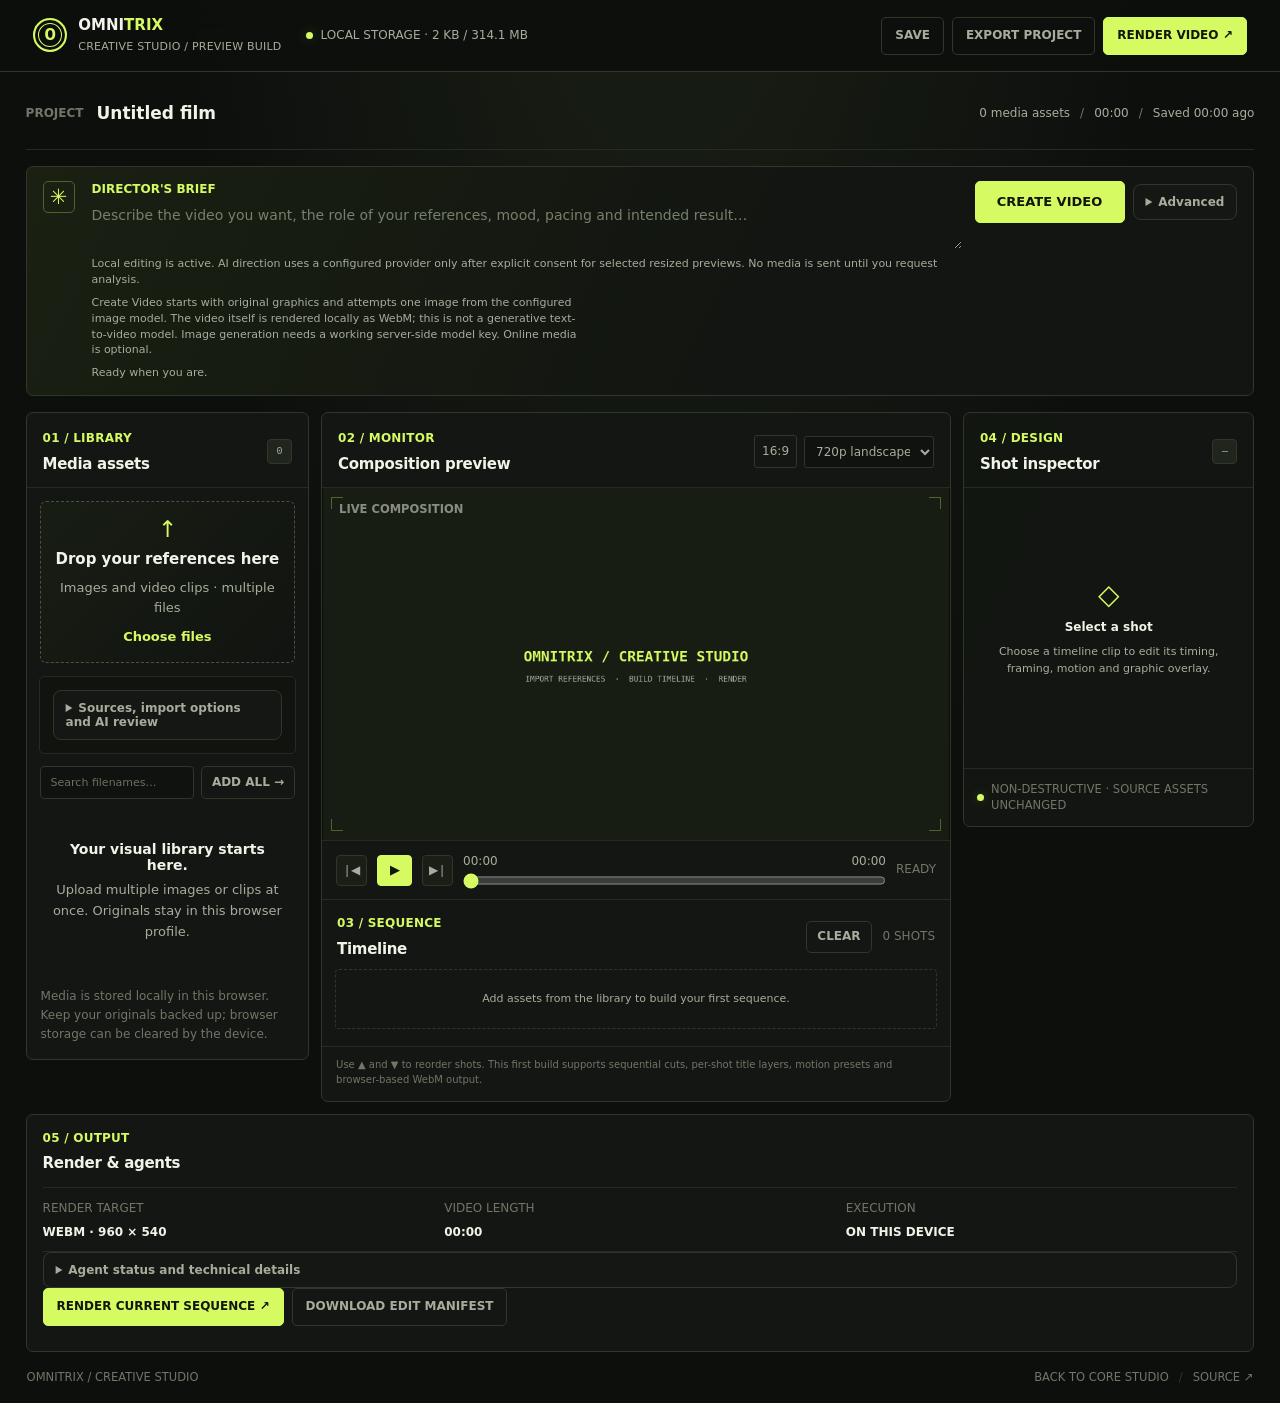
==== webapp/creative-studio.html @ c746d674 "Make original graphics the default creative source" ====
<!doctype html>
<html lang="en">
<head>
  <meta charset="utf-8">
  <meta name="viewport" content="width=device-width, initial-scale=1, viewport-fit=cover">
  <meta name="theme-color" content="#10110f">
  <meta name="description" content="Omnitrix Creative Studio: reference library, timeline, motion graphics and local video rendering.">
  <title>Creative Studio · Omnitrix</title>
  <link rel="icon" type="image/svg+xml" href="./icon.svg">
  <link rel="stylesheet" href="./creative-studio.css">
  <link rel="manifest" href="./manifest.webmanifest">
</head>
<body>
  <header class="studio-header">
    <a class="wordmark" href="./index.html" aria-label="Return to Omnitrix Studio">
      <span class="mark" aria-hidden="true">O</span>
      <span>OMNI<span class="green">TRIX</span><small>CREATIVE STUDIO / PREVIEW BUILD</small></span>
    </a>
    <div class="header-state">
      <span class="status-dot"></span>
      <span id="storage-state" aria-live="polite">LOCAL WORKSPACE</span>
    </div>
    <div class="header-actions">
      <button class="button quiet" id="save-project">SAVE</button>
      <button class="button quiet" id="export-project">EXPORT PROJECT</button>
      <button class="button primary" id="render-video">RENDER VIDEO ↗</button>
    </div>
  </header>

  <main class="studio-shell">
    <section class="project-bar">
      <div class="project-name-wrap">
        <label for="project-name">PROJECT</label>
        <input id="project-name" value="Untitled film" maxlength="100" autocomplete="off">
      </div>
      <div class="project-meta">
        <span id="asset-count">0 media assets</span>
        <span class="meta-sep">/</span>
        <span id="timeline-duration">00:00</span>
        <span class="meta-sep">/</span>
        <span id="autosave-state">Not saved yet</span>
      </div>
    </section>

    <section class="ai-brief">
      <div class="brief-mark">✳</div>
      <div class="brief-copy">
        <label for="creative-brief">DIRECTOR'S BRIEF</label>
        <textarea id="creative-brief" rows="2" maxlength="4000" placeholder="Describe the video you want, the role of your references, mood, pacing and intended result…"></textarea>
        <p id="agent-state">Describe the result. Omnitrix will research available media, assemble a draft and render it. Advanced controls stay out of the way. Post-render visual criticism is not yet available on the native path.</p>
        <p class="ai-use-note">Create Video starts with original graphics and attempts one image from the configured image model. The video itself is rendered locally as WebM; this is not a generative text-to-video model. Image generation needs a working server-side model key. Online media is optional.</p>
        <p id="online-asset-status" class="online-asset-status" role="status" aria-live="polite">Ready when you are.</p>
      </div>
      <div class="brief-actions">
        <button class="button primary create-video-button" id="build-from-brief" type="button">CREATE VIDEO</button>
        <details class="advanced-brief-controls">
          <summary>Advanced</summary>
          <button class="button quiet" id="save-brief" type="button">SAVE BRIEF</button>
          <button class="button quiet" id="open-ai-director" type="button">AI DIRECTION</button>
        </details>
      </div>
    </section>

    <section class="panel ai-director-panel" id="ai-director-panel" hidden aria-labelledby="ai-director-heading">
      <div class="panel-heading">
        <div><span class="eyebrow">CONSENT-GATED MODEL CALL</span><h2 id="ai-director-heading">Director + graphics engineer</h2></div>
        <button class="button quiet small" id="close-ai-director" type="button">CLOSE</button>
      </div>
      <p class="ai-director-explainer">Choose 1–6 shots already on your timeline. Only their resized JPEG thumbnails and limited clip metadata will be sent after you check consent and press Analyze. Original files and unselected library items stay local. The graphics engineer can propose editable text, rectangles, circles and restrained entry motion; the validator rejects unsupported operations. A video clip is represented by one thumbnail in this lightweight stage.</p>
      <p id="ai-provider-label" class="ai-provider-label" aria-live="polite">Checking configured visual-analysis route…</p>
      <div id="ai-selection-list" class="ai-selection-list">
        <p class="ai-muted">Open AI direction to load the current timeline.</p>
      </div>
      <p id="ai-selection-count" class="ai-muted">0 of up to 6 shots selected</p>
      <label class="ai-consent-row" for="ai-consent">
        <input id="ai-consent" type="checkbox">
        <span>I approve sending the selected resized previews to the configured provider for this analysis. Provider quotas or charges may apply. Nothing will be edited automatically.</span>
      </label>
      <div class="ai-action-row">
        <button class="button primary" id="ai-analyze" type="button" disabled>ANALYZE SELECTED PREVIEWS</button>
        <button class="button quiet" id="ai-cancel-plan" type="button">CLEAR PROPOSAL</button>
      </div>
      <p id="ai-status" class="ai-status" role="status" aria-live="polite"></p>
      <section id="ai-plan-preview" class="ai-plan-preview" hidden aria-labelledby="ai-plan-heading">
        <div class="ai-plan-heading"><h3 id="ai-plan-heading">Proposed edit plan</h3><span id="ai-plan-identity"></span></div>
        <p id="ai-plan-summary" class="ai-plan-summary"></p>
        <h4>Visual observations</h4>
        <ul id="ai-plan-observations" class="ai-plan-list"></ul>
        <h4>Proposed operations</h4>
        <ol id="ai-plan-operations" class="ai-plan-list"></ol>
        <p class="ai-plan-boundary">Review before applying. This build supports sequential cuts, shot duration, fit/crop, simple motion presets, title styling and validated native graphic layers. It still does not implement true transitions, independent audio tracks, masks or generated-image creation.</p>
        <button class="button primary" id="ai-apply-plan" type="button" disabled>APPLY REVIEWED PLAN</button>
      </section>
    </section>

    <section class="studio-grid">
      <aside class="panel asset-panel">
        <div class="panel-heading">
          <div><span class="eyebrow">01 / LIBRARY</span><h2>Media assets</h2></div>
          <span class="tiny-count" id="library-count">0</span>
        </div>
        <label class="dropzone" id="dropzone" for="media-input">
          <span class="upload-glyph">↑</span>
          <strong>Drop your references here</strong>
          <span>Images and video clips · multiple files</span>
          <span class="dropzone-cta">Choose files</span>
        </label>
        <input id="media-input" type="file" accept="image/*,video/*" multiple hidden>
        <div class="upload-progress" id="upload-progress" hidden>
          <div class="progress-track"><span id="upload-progress-bar"></span></div>
          <small id="upload-progress-text">Importing assets…</small>
        </div>
        <section class="online-assets" aria-labelledby="online-assets-heading">
          <details class="advanced-source-controls">
            <summary>Sources, import options and AI review</summary>
            <div class="online-assets-heading">
              <div><span class="eyebrow">RESEARCH</span><h3 id="online-assets-heading">Source controls</h3></div>
              <span class="tiny-count">ADVANCED</span>
            </div>
            <div class="online-search-controls">
            <input id="online-asset-query" type="search" maxlength="180" placeholder="Search scenes, objects, science…" aria-label="Search online visual assets">
            <select id="online-asset-provider" aria-label="Creation/source mode">
              <option value="original" selected>Original graphics + AI image generation (default)</option>
              <option value="commons">Wikimedia Commons · open licence metadata</option>
              <option value="google">Google Images · search and import for private drafts</option>
              <option value="pexels">Pexels · needs server API key</option>
              <option value="pinterest">Pinterest · reference search (manual import)</option>
            </select>
            <select id="online-asset-kind" aria-label="Asset type">
              <option value="any">Images + clips</option><option value="image">Images</option><option value="video">Video clips</option>
            </select>
            <button class="button primary small" id="search-online-assets" type="button">SEARCH WEB</button>
          </div>
          <div class="online-asset-actions">
            <button class="button quiet small" id="pinterest-reference" type="button">PINTEREST REFERENCES ↗</button>
            <a class="button quiet small" id="google-images-reference" href="https://www.google.com/imghp" target="_blank" rel="noopener noreferrer">GOOGLE IMAGES ↗</a>
          </div>
          <div class="online-search-controls direct-image-import">
            <input id="direct-image-url" type="url" maxlength="3000" placeholder="Paste a direct image address (https://…jpg/png/webp)" aria-label="Direct image URL">
            <button class="button primary small" id="import-direct-image" type="button">IMPORT IMAGE URL</button>
          </div>
          <label class="auto-creative-consent" for="auto-creative-consent">
            <input id="auto-creative-consent" type="checkbox">
            <span><strong>Optional: let the Director + graphics engineer finish and check this draft.</strong> For this run only, I authorise sending up to four resized source-preview thumbnails and, after export, up to four small frames from the actual rendered WebM to the configured visual model. Original media files are not uploaded. The model may propose validated edits, and Omnitrix may apply one bounded correction pass and re-render once. This is the same model role, not an independent second opinion. Provider quotas or charges may apply; I will inspect the final file before publishing.</span>
          </label>
          <p class="online-asset-note">Google Images uses the configured Google Custom Search API. Selected images may be imported into a private draft if the source host permits it; rights are not verified, so check the original page before sharing or publishing. Pinterest remains a reference source in this build; save a chosen Pin image to Gallery and upload it above.</p>
          <div class="online-asset-results" id="online-asset-results"></div>
          </details>
        </section>
        <div class="library-controls">
          <input id="asset-search" type="search" placeholder="Search filenames…" aria-label="Search media assets">
          <button class="button quiet small" id="add-all-assets">ADD ALL →</button>
        </div>
        <div class="asset-grid" id="asset-grid">
          <div class="empty-state"><strong>Your visual library starts here.</strong><span>Upload multiple images or clips at once. Originals stay in this browser profile.</span></div>
        </div>
        <p class="panel-foot">Media is stored locally in this browser. Keep your originals backed up; browser storage can be cleared by the device.</p>
      </aside>

      <section class="panel preview-panel">
        <div class="panel-heading preview-heading">
          <div><span class="eyebrow">02 / MONITOR</span><h2>Composition preview</h2></div>
          <div class="preview-tools"><span class="resolution-tag">16:9</span><select id="preview-scale" aria-label="Export resolution"><option value="960x540">540p landscape</option><option value="1280x720" selected>720p landscape</option><option value="540x960">540p portrait</option><option value="720x1280">720p portrait</option><option value="540x540">540p square</option><option value="720x720">720p square</option></select></div>
        </div>
        <div class="canvas-wrap">
          <canvas id="preview-canvas" width="960" height="540" aria-label="Video composition preview"></canvas>
          <video id="source-video" playsinline preload="metadata" muted></video>
          <div class="canvas-corner tl"></div><div class="canvas-corner tr"></div>
          <div class="canvas-corner bl"></div><div class="canvas-corner br"></div>
          <span class="preview-overlay-label">LIVE COMPOSITION</span>
        </div>
        <div class="transport">
          <button class="transport-button" id="previous-frame" title="Previous clip" aria-label="Previous clip">|◀</button>
          <button class="play-button" id="toggle-play" aria-label="Play preview">▶</button>
          <button class="transport-button" id="next-frame" title="Next clip" aria-label="Next clip">▶|</button>
          <div class="scrub-wrap">
            <div class="scrub-labels"><span id="playhead-current">00:00</span><span id="playhead-total">00:00</span></div>
            <input id="playhead" type="range" min="0" max="1" value="0" step="0.01" aria-label="Timeline playhead">
          </div>
          <span class="render-state" id="preview-state">READY</span>
        </div>
        <div class="timeline-header">
          <div><span class="eyebrow">03 / SEQUENCE</span><h2>Timeline</h2></div>
          <div class="timeline-actions"><button class="button quiet small" id="clear-timeline">CLEAR</button><span id="timeline-count">0 SHOTS</span></div>
        </div>
        <div class="timeline-list" id="timeline-list">
          <div class="timeline-empty">Add assets from the library to build your first sequence.</div>
        </div>
        <div class="timeline-note">Use ▲ and ▼ to reorder shots. This first build supports sequential cuts, per-shot title layers, motion presets and browser-based WebM output.</div>
      </section>

      <aside class="panel inspector-panel">
        <div class="panel-heading">
          <div><span class="eyebrow">04 / DESIGN</span><h2>Shot inspector</h2></div>
          <span id="selected-shot-label" class="tiny-count">—</span>
        </div>
        <div id="inspector-empty" class="empty-inspector">
          <span class="inspector-glyph">◇</span>
          <strong>Select a shot</strong>
          <span>Choose a timeline clip to edit its timing, framing, motion and graphic overlay.</span>
        </div>
        <form id="inspector-form" class="inspector-form" hidden>
          <div class="field-group">
            <label for="shot-name">SHOT LABEL</label>
            <input id="shot-name" maxlength="120">
          </div>
          <div class="field-row">
            <div class="field-group"><label for="shot-start">SOURCE IN (s)</label><input id="shot-start" type="number" min="0" step="0.1"></div>
            <div class="field-group"><label for="shot-duration">DURATION (s)</label><input id="shot-duration" type="number" min="0.5" max="600" step="0.1"></div>
          </div>
          <div class="field-group">
            <label for="shot-fit">IMAGE FIT</label>
            <select id="shot-fit"><option value="cover">Fill frame / crop</option><option value="contain">Fit whole image</option></select>
          </div>
          <div class="field-group">
            <label for="shot-motion">MOTION PRESET</label>
            <select id="shot-motion">
              <option value="none">Static / no movement</option>
              <option value="slow-zoom">Slow cinematic push-in</option>
              <option value="zoom-out">Slow pull-back</option>
              <option value="pan-left">Pan left</option>
              <option value="pan-right">Pan right</option>
            </select>
          </div>
          <div class="inspector-divider"></div>
          <div class="field-group">
            <label for="shot-title">TITLE / GRAPHIC TEXT</label>
            <textarea id="shot-title" rows="2" maxlength="240" placeholder="Optional title overlay"></textarea>
          </div>
          <div class="field-group">
            <label for="shot-subtitle">SUBTITLE</label>
            <textarea id="shot-subtitle" rows="2" maxlength="300" placeholder="Optional supporting line"></textarea>
          </div>
          <div class="field-row">
            <div class="field-group"><label for="shot-position">PLACEMENT</label><select id="shot-position"><option value="bottom">Lower third</option><option value="center">Centre</option><option value="top">Upper third</option></select></div>
            <div class="field-group"><label for="shot-colour">ACCENT</label><input id="shot-colour" type="color" value="#d6fa62"></div>
          </div>
          <div class="field-group">
            <div class="range-label"><label for="shot-font-size">TITLE SIZE</label><output id="shot-font-value">44 px</output></div>
            <input id="shot-font-size" type="range" min="22" max="88" value="44">
          </div>
          <div class="field-group">
            <label for="shot-font">TYPE STYLE</label>
            <select id="shot-font"><option value="sans">Modern sans</option><option value="serif">Editorial serif</option><option value="mono">Technical mono</option></select>
          </div>
          <div class="layer-editor">
            <div class="layer-editor-heading"><div><span class="eyebrow">VECTOR / TYPE</span><strong>Graphic layers</strong></div><span class="tiny-count" id="graphic-layer-count">0</span></div>
            <div class="layer-add-row">
              <button type="button" class="button quiet small" id="add-text-layer">+ TEXT</button>
              <button type="button" class="button quiet small" id="add-rect-layer">+ RECT</button>
              <button type="button" class="button quiet small" id="add-circle-layer">+ CIRCLE</button>
              <button type="button" class="button quiet small" id="add-line-layer">+ LINE</button>
              <button type="button" class="button quiet small" id="add-arrow-layer">+ ARROW</button>
            </div>
            <div class="graphic-layer-list" id="graphic-layer-list"><div class="layer-empty">No extra layers yet.</div></div>
            <div id="graphic-layer-controls" class="graphic-layer-controls" hidden>
              <div class="field-group"><label for="graphic-layer-name">LAYER NAME</label><input id="graphic-layer-name" maxlength="100"></div>
              <div class="field-group" id="graphic-text-wrap"><label for="graphic-layer-text">TEXT CONTENT</label><textarea id="graphic-layer-text" rows="2" maxlength="300" placeholder="Enter graphic text"></textarea></div>
              <div class="field-row">
                <div class="field-group"><label for="graphic-layer-x">X POSITION (%)</label><input id="graphic-layer-x" type="number" min="0" max="100" step="1"></div>
                <div class="field-group"><label for="graphic-layer-y">Y POSITION (%)</label><input id="graphic-layer-y" type="number" min="0" max="100" step="1"></div>
              </div>
              <div class="field-row">
                <div class="field-group"><label for="graphic-layer-width">WIDTH (%)</label><input id="graphic-layer-width" type="number" min="1" max="100" step="1"></div>
                <div class="field-group"><label for="graphic-layer-height">HEIGHT (%)</label><input id="graphic-layer-height" type="number" min="1" max="100" step="1"></div>
              </div>
              <div class="field-row">
                <div class="field-group"><label for="graphic-layer-colour">FILL</label><input id="graphic-layer-colour" type="color" value="#d6fa62"></div>
                <div class="field-group"><label for="graphic-layer-opacity">OPACITY</label><input id="graphic-layer-opacity" type="number" min="0" max="1" step="0.05"></div>
              </div>
              <div class="field-group" id="graphic-font-size-wrap"><label for="graphic-layer-font-size">TEXT SIZE (PX)</label><input id="graphic-layer-font-size" type="number" min="10" max="180" step="1"></div>
              <div class="field-group" id="graphic-font-wrap"><label for="graphic-layer-font">FONT</label><select id="graphic-layer-font"><option value="sans">Modern sans</option><option value="serif">Editorial serif</option><option value="mono">Technical mono</option></select></div>
              <div class="field-group"><label for="graphic-layer-animation">ENTRANCE ANIMATION</label><select id="graphic-layer-animation"><option value="none">None</option><option value="fade-in">Fade in</option><option value="slide-up">Slide up + fade</option><option value="slide-left">Slide from right</option><option value="scale-in">Scale in</option></select></div>
              <button type="button" class="button quiet small full-width" id="delete-graphic-layer">DELETE SELECTED LAYER</button>
            </div>
          </div>
          <button type="button" class="button quiet full-width" id="reset-shot">RESET SHOT DESIGN</button>
        </form>
        <div class="inspector-footer"><span class="status-dot"></span><span>NON-DESTRUCTIVE · SOURCE ASSETS UNCHANGED</span></div>
      </aside>

      <section class="panel export-panel">
        <div><span class="eyebrow">05 / OUTPUT</span><h2>Render &amp; agents</h2></div>
        <div class="export-summary">
          <div><span>RENDER TARGET</span><strong id="export-target">WEBM · 1280 × 720</strong></div>
          <div><span>VIDEO LENGTH</span><strong id="export-length">00:00</strong></div>
          <div><span>EXECUTION</span><strong>ON THIS DEVICE</strong></div>
        </div>
        <details class="agent-diagnostics"><summary>Agent status and technical details</summary>
        <div class="agent-status-grid">
          <div class="agent-status"><span class="agent-indicator live"></span><div><strong>Media librarian</strong><small>Local metadata and thumbnails</small></div><span class="agent-label">ACTIVE</span></div>
          <div class="agent-status"><span class="agent-indicator live"></span><div><strong>Timeline executor</strong><small>Reversible local edit operations</small></div><span class="agent-label">ACTIVE</span></div>
          <div class="agent-status"><span id="visual-analyst-indicator" class="agent-indicator pending"></span><div><strong>Visual analyst</strong><small id="visual-analyst-detail">Selected preview analysis; requires a configured provider</small></div><span id="visual-analyst-status" class="agent-label pending-text">CHECKING</span></div>
          <div class="agent-status"><span id="director-indicator" class="agent-indicator pending"></span><div><strong>Director / critic</strong><small id="director-detail">Creates a schema-checked proposal; not a post-render critic</small></div><span id="director-status" class="agent-label pending-text">NOT CONNECTED</span></div>
        </div>
        <p class="export-note">This browser renderer is the local first-export path. Dedicated audio tracks, advanced masking, generative object changes and cloud rendering are later phases. AI review needs a configured provider and explicit consent for each run; provider quota or charges may apply.</p>
        </details>
        <div class="export-actions">
          <button class="button primary" id="render-video-bottom">RENDER CURRENT SEQUENCE ↗</button>
          <button class="button quiet" id="download-manifest">DOWNLOAD EDIT MANIFEST</button>
        </div>
        <p id="render-message" class="render-message" aria-live="polite"></p>
      </section>
    </section>

    <footer class="studio-footer">
      <span>OMNITRIX / CREATIVE STUDIO</span>
      <span><a href="./index.html">BACK TO CORE STUDIO</a><span class="footer-sep">/</span><a href="https://github.com/som76377-alt/omnimatrix" target="_blank" rel="noreferrer">SOURCE ↗</a></span>
    </footer>
  </main>
  <div class="toast" id="toast" role="status" aria-live="polite"></div>
  <script src="./creative-studio.js" defer></script>
</body>
</html>
---- webapp/creative-studio.css ----
:root {
  color-scheme: dark;
  --bg:#0d0f0d; --surface:#141713; --surface-2:#1a1e18; --surface-3:#20251d;
  --line:#30372a; --line-soft:#252b22; --text:#f1f3e8; --muted:#a7ad9c; --dim:#6f7768;
  --green:#d6fa62; --green-ink:#12170b; --amber:#f0c477; --red:#ff837a;
  --mono:ui-monospace,SFMono-Regular,Menlo,Consolas,monospace; --sans:system-ui,-apple-system,BlinkMacSystemFont,"Segoe UI",sans-serif;
  font-family:var(--sans); background:var(--bg); color:var(--text);
}
*{box-sizing:border-box}
body{margin:0;min-height:100vh;background:radial-gradient(ellipse at 52% -20%,#1b2116 0%,var(--bg) 53%);font-size:14px}
button,input,textarea,select{font:inherit}
button,a,select,input[type=range],input[type=color]{touch-action:manipulation}
button{cursor:pointer}
a{color:inherit;text-decoration:none}
button:focus-visible,a:focus-visible,input:focus-visible,textarea:focus-visible,select:focus-visible{outline:2px solid var(--green);outline-offset:2px}
.studio-header{position:sticky;top:0;z-index:10;display:flex;align-items:center;gap:24px;min-height:72px;padding:12px clamp(14px,2.6vw,36px);background:rgba(13,15,13,.94);border-bottom:1px solid var(--line);backdrop-filter:blur(16px)}
.wordmark{display:flex;align-items:center;gap:11px;min-width:210px;font-size:15px;font-weight:850;letter-spacing:.12em}
.wordmark>span:last-child{display:block;line-height:1.2}
.wordmark small{display:block;margin-top:5px;font:9px var(--mono);letter-spacing:.12em;color:var(--muted)}
.green{color:var(--green)}
.mark{width:34px;height:34px;display:grid;place-items:center;border:2px solid var(--green);border-radius:50%;color:var(--green);font:700 19px var(--mono);box-shadow:inset 0 0 0 3px var(--bg),inset 0 0 0 4px var(--green)}
.header-state{display:flex;align-items:center;gap:8px;margin-right:auto;color:var(--muted);font:10px var(--mono);letter-spacing:.08em;white-space:nowrap}
.status-dot{width:7px;height:7px;border-radius:50%;background:var(--green);box-shadow:0 0 12px #d6fa6240;display:inline-block;flex-shrink:0}
.header-actions{display:flex;gap:8px;align-items:center}
.button{min-height:38px;display:inline-flex;align-items:center;justify-content:center;padding:0 13px;border:1px solid var(--line);border-radius:5px;background:var(--surface-2);color:var(--text);font:600 10px var(--mono);letter-spacing:.06em;white-space:nowrap}
.button:hover{border-color:#647044;background:var(--surface-3)}
.button.primary{background:var(--green);color:var(--green-ink);border-color:var(--green);font-weight:800}
.button.primary:hover{background:#e4ff93}
.button.quiet{background:transparent;color:var(--muted)}
.button.small{min-height:32px;padding:0 10px;font-size:9px}
.button.full-width{width:100%;margin-top:12px}
.studio-shell{max-width:1920px;margin:auto;padding:20px clamp(12px,2vw,30px) 16px}
.project-bar{display:flex;justify-content:space-between;align-items:center;gap:20px;padding:3px 0 17px;border-bottom:1px solid var(--line-soft);margin-bottom:16px}
.project-name-wrap{display:flex;align-items:center;gap:13px;min-width:0}
.project-name-wrap label,.field-group label,.brief-copy label{font:10px var(--mono);letter-spacing:.1em;color:var(--dim)}
#project-name{max-width:360px;min-width:0;width:clamp(150px,30vw,360px);padding:8px 0;border:0;border-bottom:1px solid transparent;background:transparent;color:var(--text);font:700 17px var(--sans)}
#project-name:focus{border-bottom-color:var(--green);outline:none}
.project-meta{display:flex;align-items:center;gap:10px;font:10px var(--mono);color:var(--muted);white-space:nowrap}
.meta-sep{color:var(--dim)}
.ai-brief{display:grid;grid-template-columns:36px minmax(0,1fr) auto;align-items:start;gap:13px;padding:14px 16px;margin-bottom:16px;border:1px solid var(--line);border-radius:7px;background:linear-gradient(115deg,#1a2012,#121511 60%);min-width:0}
.brief-mark{display:grid;place-items:center;width:32px;height:32px;border:1px solid #51612e;border-radius:5px;color:var(--green);font-size:21px}
.brief-copy{min-width:0;display:grid;gap:7px}
.brief-copy label{color:var(--green)}
#creative-brief{width:100%;resize:vertical;min-height:42px;border:0;background:transparent;color:var(--text);line-height:1.55;padding:0;outline:none}
#creative-brief::placeholder{color:#77806c}
.brief-copy p{margin:0;color:var(--muted);font-size:11px;line-height:1.45}
.brief-save{align-self:center}
.studio-grid{display:grid;grid-template-columns:minmax(230px, .83fr) minmax(350px,1.85fr) minmax(230px,.86fr);gap:12px;align-items:start}
.panel{min-width:0;border:1px solid var(--line);border-radius:7px;background:rgba(20,23,19,.94);overflow:hidden}
.panel-heading{display:flex;align-items:center;justify-content:space-between;gap:12px;padding:17px 16px 14px;border-bottom:1px solid var(--line-soft)}
.eyebrow{display:block;font:9px var(--mono);letter-spacing:.13em;color:var(--green);margin-bottom:7px}
h2{font-size:15px;font-weight:650;letter-spacing:-.02em;margin:0}
.tiny-count{display:grid;place-items:center;min-width:25px;height:25px;padding:0 6px;background:var(--surface-3);border:1px solid var(--line);border-radius:4px;color:var(--muted);font:10px var(--mono)}
.dropzone{margin:13px;min-height:135px;padding:16px 10px;display:flex;flex-direction:column;align-items:center;justify-content:center;gap:8px;border:1px dashed #48533b;border-radius:6px;text-align:center;cursor:pointer;background:linear-gradient(135deg,#181d14,#111410)}
.dropzone.drag-over{border-color:var(--green);background:#27301a}
.upload-glyph{font-size:23px;color:var(--green);line-height:1}
.dropzone strong{font-size:12px;font-weight:650}
.dropzone>span:not(.upload-glyph):not(.dropzone-cta){color:var(--muted);font-size:10px;line-height:1.35}
.dropzone-cta{font:10px var(--mono);letter-spacing:.08em;color:var(--green);margin-top:2px}
.upload-progress{padding:0 14px 10px}
.progress-track{height:4px;background:#2a3025;border-radius:99px;overflow:hidden}
.progress-track span{display:block;width:0;height:100%;background:var(--green);transition:width .15s}
.upload-progress small{display:block;margin-top:6px;color:var(--muted);font:10px var(--mono)}
.library-controls{display:flex;gap:7px;padding:0 13px 12px}
.library-controls input{flex:1;min-width:0}
input[type=search],.field-group input:not([type=color]):not([type=range]),.field-group select,.field-group textarea,.library-controls input{width:100%;border:1px solid var(--line);border-radius:4px;padding:9px 10px;background:#0f120e;color:var(--text);font-size:11px;min-width:0}
input::placeholder,textarea::placeholder{color:#697160}
.asset-grid{padding:0 12px 14px;display:grid;grid-template-columns:repeat(2,minmax(0,1fr));gap:9px;max-height:720px;overflow:auto;overscroll-behavior:contain}
.asset-card{min-width:0;overflow:hidden;position:relative;border:1px solid var(--line-soft);border-radius:5px;background:#10120f;cursor:pointer}
.asset-card.selected{border-color:var(--green);box-shadow:0 0 0 1px #d6fa6230}
.asset-thumb{width:100%;aspect-ratio:4/3;background:linear-gradient(135deg,#20271a,#10130f);display:flex;align-items:center;justify-content:center;overflow:hidden}
.asset-thumb img{width:100%;height:100%;object-fit:cover;display:block}
.asset-thumb .video-badge{position:absolute;top:7px;left:7px;padding:4px 5px;border-radius:3px;background:#090b09df;color:#fff;font:9px var(--mono)}
.asset-info{padding:8px;display:grid;gap:5px}
.asset-name{font-size:10px;line-height:1.3;overflow-wrap:anywhere;display:-webkit-box;-webkit-line-clamp:2;-webkit-box-orient:vertical;overflow:hidden;min-height:26px}
.asset-meta{display:flex;justify-content:space-between;gap:4px;color:var(--dim);font:9px var(--mono)}
.asset-quick-add{display:block;width:calc(100% - 14px);margin:0 7px 7px;min-height:26px;border:1px solid #414b32;border-radius:3px;background:#1b2115;color:var(--green);font:9px var(--mono)}
.empty-state{grid-column:1/-1;display:grid;gap:7px;padding:30px 12px;color:var(--muted);text-align:center}
.empty-state strong{color:var(--text);font-size:12px}
.empty-state span{font-size:11px;line-height:1.55}
.panel-foot{padding:0 14px 15px;margin:0;color:var(--dim);font:9px var(--mono);line-height:1.65}
.preview-heading .preview-tools{display:flex;align-items:center;gap:7px}
.resolution-tag{font:9px var(--mono);color:var(--muted);border:1px solid var(--line);border-radius:3px;padding:7px}
.preview-tools select{max-width:130px;border:1px solid var(--line);background:#0f120e;color:var(--muted);font:10px var(--mono);padding:7px;border-radius:3px}
.canvas-wrap{position:relative;background:#080a08;aspect-ratio:var(--canvas-aspect,16/9);display:flex;align-items:center;justify-content:center;overflow:hidden;border-bottom:1px solid var(--line-soft)}
#preview-canvas{width:100%;height:100%;display:block;object-fit:contain;background:#080a08}
#source-video{position:absolute;width:1px;height:1px;right:0;bottom:0;opacity:.001;pointer-events:none}
.canvas-corner{position:absolute;width:12px;height:12px;border-color:#d6fa6250;border-style:solid;pointer-events:none}
.canvas-corner.tl{top:9px;left:9px;border-width:1px 0 0 1px}.canvas-corner.tr{top:9px;right:9px;border-width:1px 1px 0 0}.canvas-corner.bl{bottom:9px;left:9px;border-width:0 0 1px 1px}.canvas-corner.br{bottom:9px;right:9px;border-width:0 1px 1px 0}
.preview-overlay-label{position:absolute;top:13px;left:17px;color:#f1f3e885;font:8px var(--mono);letter-spacing:.12em;pointer-events:none}
.transport{display:flex;align-items:center;gap:10px;padding:12px 14px;border-bottom:1px solid var(--line-soft)}
.transport-button,.play-button{min-width:31px;height:31px;display:grid;place-items:center;border:1px solid var(--line);border-radius:4px;background:#1a1e17;color:var(--muted);font:12px var(--mono)}
.play-button{width:35px;background:var(--green);border-color:var(--green);color:var(--green-ink);font-weight:800}
.scrub-wrap{flex:1;min-width:50px;display:grid;gap:4px}
.scrub-labels{display:flex;justify-content:space-between;color:var(--muted);font:9px var(--mono)}
#playhead{width:100%;accent-color:var(--green);height:13px;margin:0}
.render-state{color:var(--dim);font:9px var(--mono);white-space:nowrap}
.timeline-header{padding:15px 15px 11px;display:flex;justify-content:space-between;align-items:center;gap:10px}
.timeline-actions{display:flex;align-items:center;gap:11px;color:var(--dim);font:9px var(--mono)}
.timeline-list{padding:0 13px 12px;display:flex;flex-direction:column;gap:7px;min-height:77px;max-height:360px;overflow:auto}
.timeline-empty{padding:21px 12px;border:1px dashed var(--line);border-radius:4px;color:var(--muted);font-size:11px;text-align:center;line-height:1.5}
.timeline-clip{display:grid;grid-template-columns:68px minmax(0,1fr) auto;align-items:center;gap:9px;padding:7px;border:1px solid var(--line-soft);border-radius:4px;background:#10130f;cursor:pointer;min-width:0}
.timeline-clip.selected{border-color:#849b4d;background:#171d11}
.timeline-clip-thumb{width:68px;height:46px;border-radius:3px;overflow:hidden;background:#20251d;display:grid;place-items:center;color:var(--green);font:9px var(--mono)}
.timeline-clip-thumb img{width:100%;height:100%;object-fit:cover}
.timeline-clip-details{min-width:0;display:grid;gap:5px}
.timeline-clip-name{font-size:11px;overflow:hidden;text-overflow:ellipsis;white-space:nowrap}
.timeline-clip-sub{color:var(--dim);font:9px var(--mono);overflow:hidden;text-overflow:ellipsis;white-space:nowrap}
.timeline-controls{display:flex;gap:3px}
.timeline-controls button{width:27px;height:28px;border:1px solid var(--line);border-radius:3px;background:#171a14;color:var(--muted);font:11px var(--mono)}
.timeline-controls button:disabled{opacity:.3;cursor:default}
.timeline-note{border-top:1px solid var(--line-soft);padding:10px 14px 13px;color:var(--dim);font-size:10px;line-height:1.55}
.inspector-panel{position:sticky;top:85px}
.inspector-form{padding:15px;display:grid;gap:13px}
.field-group{display:grid;gap:7px;min-width:0}
.field-row{display:grid;grid-template-columns:1fr 1fr;gap:9px}
.field-group input[type=number]{font:11px var(--mono)}
.field-group textarea{resize:vertical;line-height:1.5}
.field-group select{appearance:auto}
.field-group input[type=color]{width:100%;height:34px;padding:3px;border:1px solid var(--line);border-radius:4px;background:#0f120e}
.inspector-divider{height:1px;background:var(--line-soft);margin:0}
.range-label{display:flex;justify-content:space-between;gap:10px;align-items:center}
.range-label output{font:10px var(--mono);color:var(--green)}
#shot-font-size{width:100%;accent-color:var(--green)}
.empty-inspector{min-height:280px;display:flex;flex-direction:column;align-items:center;justify-content:center;gap:9px;padding:25px;text-align:center;color:var(--muted)}
.inspector-glyph{font-size:28px;color:var(--green)}
.empty-inspector strong{color:var(--text);font-size:12px}
.empty-inspector>span:last-child{font-size:11px;line-height:1.6}
.inspector-footer{display:flex;align-items:center;gap:7px;border-top:1px solid var(--line-soft);padding:12px 13px;color:var(--dim);font:8px var(--mono);letter-spacing:.05em}
.export-panel{grid-column:1/-1;padding:15px 16px}
.export-panel>div:first-child h2{margin-bottom:15px}
.export-summary{display:grid;grid-template-columns:repeat(3,minmax(0,1fr));gap:10px;padding:12px 0;border-top:1px solid var(--line-soft);border-bottom:1px solid var(--line-soft)}
.export-summary>div{display:grid;gap:7px;min-width:0}
.export-summary span{font:9px var(--mono);color:var(--dim);letter-spacing:.08em}
.export-summary strong{font-size:12px;font-weight:600;overflow-wrap:anywhere}
.agent-status-grid{display:grid;grid-template-columns:repeat(4,minmax(0,1fr));gap:8px;padding:13px 0}
.agent-status{display:grid;grid-template-columns:7px minmax(0,1fr) auto;align-items:start;gap:8px;padding:11px;border:1px solid var(--line-soft);border-radius:4px;background:#11140f;min-width:0}
.agent-indicator{width:7px;height:7px;margin-top:4px;border-radius:50%;background:var(--green)}
.agent-indicator.pending{background:var(--amber)}
.agent-status>div{min-width:0;display:grid;gap:5px}
.agent-status strong{font-size:11px;font-weight:600}
.agent-status small{font-size:10px;color:var(--muted);line-height:1.4}
.agent-label{color:var(--green);font:8px var(--mono);white-space:nowrap}
.pending-text{color:var(--amber)}
.export-note{margin:0 0 13px;color:var(--muted);font-size:11px;line-height:1.6;max-width:1000px}
.export-actions{display:flex;flex-wrap:wrap;gap:8px}
.render-message{font-size:11px;line-height:1.5;color:var(--muted);margin:10px 0 0;overflow-wrap:anywhere}
.render-message.error{color:var(--red)}.render-message.success{color:var(--green)}
.studio-footer{display:flex;justify-content:space-between;gap:15px;padding:17px 1px 2px;color:var(--dim);font:9px var(--mono);letter-spacing:.08em}
.studio-footer>span:last-child{display:flex;gap:10px}
.studio-footer a:hover{color:var(--green)}
.footer-sep{color:var(--line)}
.toast{position:fixed;bottom:calc(18px + env(safe-area-inset-bottom,0px));left:50%;transform:translate(-50%,15px);opacity:0;pointer-events:none;z-index:30;max-width:calc(100vw - 28px);padding:11px 15px;border:1px solid #5b6b3e;border-radius:5px;background:#1c2415;color:var(--text);font-size:12px;box-shadow:0 12px 40px #0008;transition:opacity .18s,transform .18s}
.toast.visible{transform:translate(-50%,0);opacity:1}
[hidden]{display:none!important}

@media(max-width:1450px){
  .studio-grid{grid-template-columns:minmax(220px,.72fr) minmax(330px,1.6fr) minmax(215px,.74fr)}
  .agent-status-grid{grid-template-columns:repeat(2,minmax(0,1fr))}
  .agent-status{min-height:70px}
}
@media(max-width:1050px){
  .studio-header{gap:13px;flex-wrap:wrap}
  .header-state{margin-right:0}
  .header-actions{margin-left:auto}
  .studio-grid{grid-template-columns:minmax(230px,.72fr) minmax(0,1.5fr)}
  .inspector-panel{position:static;grid-column:1/-1}
  .inspector-form{grid-template-columns:repeat(2,minmax(0,1fr))}
  .inspector-divider,.inspector-footer,.empty-inspector{grid-column:1/-1}
  .empty-inspector{min-height:150px}
  .inspector-form .full-width{grid-column:1/-1}
}
@media(max-width:680px){
  .studio-header{padding:10px 12px;gap:9px;display:grid;grid-template-columns:1fr auto}
  .wordmark{min-width:0;font-size:13px}
  .wordmark small{font-size:8px}
  .mark{width:30px;height:30px}
  .header-state{grid-column:1/-1;grid-row:2;font-size:9px}
  .header-actions{grid-column:1/-1;grid-row:3;display:grid;grid-template-columns:1fr 1fr 1.25fr;width:100%}
  .button{min-height:39px;padding:0 8px;font-size:9px}
  .studio-shell{padding:12px 9px 14px}
  .project-bar{align-items:flex-start;flex-direction:column;gap:8px;margin-bottom:10px;padding-bottom:11px}
  .project-name-wrap{width:100%;gap:10px}
  #project-name{flex:1;width:100%;font-size:16px}
  .project-meta{width:100%;font-size:9px;gap:6px;white-space:normal}
  .ai-brief{grid-template-columns:28px minmax(0,1fr);gap:9px;padding:11px;margin-bottom:10px}
  .brief-mark{width:27px;height:27px;font-size:17px}
  .brief-save{grid-column:2;justify-self:start}
  .studio-grid{grid-template-columns:minmax(0,1fr);gap:10px}
  .asset-panel{order:1}
  .preview-panel{order:2}
  .inspector-panel{order:3}
  .export-panel{order:4;grid-column:auto}
  .asset-grid{grid-template-columns:repeat(3,minmax(0,1fr));max-height:520px;padding-left:9px;padding-right:9px;gap:6px}
  .asset-info{padding:6px}
  .asset-name{font-size:9px;min-height:24px}
  .asset-meta{font-size:8px}
  .asset-quick-add{font-size:8px;width:calc(100% - 10px);margin:0 5px 5px}
  .dropzone{min-height:115px}
  .panel-heading{padding:13px}
  .preview-tools select{font-size:9px;max-width:115px}
  .transport{padding:9px 8px;gap:6px}
  .transport-button,.play-button{min-width:29px;width:29px;height:30px;font-size:10px}
  .render-state{font-size:8px}
  .timeline-header{padding:13px 10px 10px}
  .timeline-list{padding:0 8px 10px}
  .timeline-clip{grid-template-columns:53px minmax(0,1fr) auto;gap:6px;padding:6px}
  .timeline-clip-thumb{width:53px;height:39px}
  .timeline-controls button{width:25px}
  .inspector-form{grid-template-columns:minmax(0,1fr);padding:12px}
  .field-row{grid-template-columns:1fr 1fr}
  .inspector-divider,.inspector-footer,.empty-inspector,.inspector-form .full-width{grid-column:auto}
  .inspector-footer{font-size:8px}
  .export-panel{padding:13px}
  .agent-status-grid{grid-template-columns:1fr}
  .agent-status{min-height:0}
  .export-summary{gap:7px}
  .export-summary span{font-size:8px;line-height:1.3}
  .export-summary strong{font-size:10px}
  .studio-footer{font-size:8px;flex-direction:column;gap:9px}
}
@media(prefers-reduced-motion:reduce){
  *,*::before,*::after{scroll-behavior:auto!important;transition:none!important;animation:none!important}
}

.asset-card .asset-delete{position:absolute;top:6px;right:6px;width:24px;height:24px;border:1px solid #41483a;border-radius:4px;background:#090b09dd;color:#f1f3e8;font-size:16px;line-height:1;display:grid;place-items:center}
.asset-card .asset-delete:hover{background:#3a211e;border-color:#a9524a;color:#ffaaa3}

.layer-editor{display:grid;gap:9px;padding-top:12px;border-top:1px solid var(--line-soft);min-width:0}
.layer-editor-heading{display:flex;align-items:center;justify-content:space-between;gap:8px}
.layer-editor-heading strong{font-size:12px;font-weight:650}
.layer-add-row{display:grid;grid-template-columns:repeat(3,minmax(0,1fr));gap:5px}
.layer-add-row .button{padding:0 5px;font-size:9px;min-width:0}
.graphic-layer-list{display:grid;gap:5px;max-height:180px;overflow:auto}
.graphic-layer-row{display:grid;grid-template-columns:minmax(0,1fr) 27px 27px;align-items:center;gap:4px}
.graphic-layer-select,.layer-order-button{height:31px;min-width:0;border:1px solid var(--line);border-radius:3px;background:#10130f;color:var(--muted);font:10px var(--mono)}
.graphic-layer-select{text-align:left;padding:0 8px;overflow:hidden;text-overflow:ellipsis;white-space:nowrap}
.graphic-layer-row.selected .graphic-layer-select{border-color:#7b9449;background:#1e2715;color:var(--green)}
.layer-order-button{font-size:12px}
.layer-order-button:disabled{opacity:.3}
.layer-empty{padding:12px 8px;border:1px dashed var(--line);color:var(--dim);font-size:10px;line-height:1.5;text-align:center}
.graphic-layer-controls{display:grid;gap:11px;padding:12px 10px;border:1px solid var(--line-soft);border-radius:4px;background:#10130f}
.graphic-layer-controls[hidden]{display:none}


/* Readability pass: keep the Studio's technical feel without tiny, widely tracked UI labels. */
.wordmark small{font:500 10px/1.4 var(--sans);letter-spacing:.025em}
.header-state,.project-meta{font:500 11px/1.4 var(--sans);letter-spacing:0}
.project-name-wrap label,.field-group label,.brief-copy label{font:600 11px/1.4 var(--sans);letter-spacing:.02em}
.button{font:650 12px/1.25 var(--sans);letter-spacing:0}
.button.small{font-size:11px}
.eyebrow{font:650 11px/1.4 var(--sans);letter-spacing:.035em;text-transform:none}
.dropzone strong{font-size:14px;line-height:1.35}
.dropzone>span:not(.upload-glyph):not(.dropzone-cta){font-size:12px;line-height:1.5}
.dropzone-cta{font:650 12px/1.35 var(--sans);letter-spacing:0}
.upload-progress small{font:11px/1.45 var(--sans)}
.asset-name{font:550 12px/1.4 var(--sans);min-height:34px;letter-spacing:0}
.asset-meta{font:10.5px/1.4 var(--sans);letter-spacing:0;overflow-wrap:anywhere}
.asset-quick-add{font:600 11px/1.3 var(--sans);letter-spacing:0;min-height:30px}
.empty-state span{font-size:12px;line-height:1.55}
.empty-state strong{font-size:13px}
.panel-foot{font:11px/1.55 var(--sans);letter-spacing:0}
.asset-thumb .video-badge{font:600 10px/1.2 var(--sans)}
.resolution-tag,.preview-tools select,.scrub-labels,.render-state,.timeline-actions,
.timeline-clip-thumb,.timeline-clip-sub,.inspector-footer,.export-summary span,
.agent-label,.studio-footer{font-family:var(--sans);font-size:11px;line-height:1.4;letter-spacing:0}
.timeline-clip-sub{font-size:10.5px}
.inspector-footer,.studio-footer{font-size:10.5px}
.export-summary span{font-size:11px}
.agent-label{font-size:10px;font-weight:650}
.preview-overlay-label{font:600 10px/1.4 var(--sans);letter-spacing:.035em}
.layer-add-row .button{font-size:10.5px}
.graphic-layer-select{font:11px/1.3 var(--sans)}
.layer-empty{font-size:11px;line-height:1.55}
@media(max-width:680px){
  .wordmark small{font-size:9.5px}
  .header-state,.project-meta{font-size:11px}
  .button{font-size:11.5px}
  .asset-grid{grid-template-columns:repeat(2,minmax(0,1fr))}
  .asset-name{font-size:12px;min-height:34px}
  .asset-meta{font-size:10.5px}
  .asset-quick-add{font-size:11px}
  .dropzone>span:not(.upload-glyph):not(.dropzone-cta){font-size:12px}
  .render-state{font-size:10px}
  .studio-footer{font-size:10px}
}


/* Readable typography baseline across Creative Studio, including compact/mobile layouts.
   Keep code, raw identifiers and actual timeline data monospaced only where useful. */
.studio-header,.studio-header button,.studio-header a,.project-name-wrap label,
.field-group label,.brief-copy label,.button,.eyebrow,.header-state,.project-meta,
.dropzone,.dropzone-cta,.upload-progress small,.asset-name,.asset-meta,
.asset-quick-add,.empty-state,.panel-foot,.asset-thumb .video-badge,
.resolution-tag,.preview-tools select,.scrub-labels,.render-state,.timeline-actions,
.timeline-clip-sub,.inspector-footer,.export-summary span,.agent-label,.studio-footer,
.layer-editor-heading,.graphic-layer-select,.layer-order-button,.layer-empty {
  font-family:var(--sans);
  font-stretch:normal;
  letter-spacing:0;
}
.wordmark small{font:500 11px/1.4 var(--sans);letter-spacing:.02em}
.header-state,.project-meta{font:500 12px/1.45 var(--sans)}
.project-name-wrap label,.field-group label,.brief-copy label{font:600 12px/1.45 var(--sans)}
.button{font:650 12px/1.3 var(--sans);letter-spacing:0}
.button.small{font-size:12px}
.eyebrow{font:650 12px/1.45 var(--sans);letter-spacing:.02em;text-transform:none}
.dropzone strong{font-size:15px;line-height:1.4}
.dropzone>span:not(.upload-glyph):not(.dropzone-cta){font-size:13px;line-height:1.55}
.dropzone-cta{font:650 13px/1.4 var(--sans);letter-spacing:0}
.upload-progress small{font:12px/1.5 var(--sans)}
.asset-name{font:600 13px/1.45 var(--sans);min-height:36px;letter-spacing:0}
.asset-meta{font:12px/1.5 var(--sans);letter-spacing:0;overflow-wrap:anywhere}
.asset-quick-add{font:600 12px/1.35 var(--sans);letter-spacing:0;min-height:34px}
.empty-state span{font-size:13px;line-height:1.6}
.empty-state strong{font-size:14px}
.panel-foot{font:12px/1.6 var(--sans);letter-spacing:0}
.asset-thumb .video-badge{font:600 11px/1.25 var(--sans)}
.resolution-tag,.preview-tools select,.scrub-labels,.render-state,.timeline-actions,
.timeline-clip-sub,.inspector-footer,.export-summary span,.agent-label,.studio-footer {
  font-size:12px;
  line-height:1.45;
  letter-spacing:0;
}
.timeline-clip-sub,.inspector-footer,.studio-footer{font-size:11.5px}
.agent-label{font-size:11.5px;font-weight:650}
.preview-overlay-label{font:600 11.5px/1.45 var(--sans);letter-spacing:0}
.layer-add-row .button{font-size:11.5px}
.graphic-layer-select{font:12px/1.4 var(--sans)}
.layer-order-button{font:600 13px/1 var(--sans)}
.layer-empty{font-size:12px;line-height:1.6}
.layer-editor-heading strong{font-size:13px}
@media(max-width:680px){
  .wordmark small{font-size:10.5px}
  .header-state,.project-meta{font-size:11.5px}
  .button,.button.small{font-size:12px}
  .asset-name{font-size:12.5px;min-height:35px}
  .asset-meta{font-size:11.5px}
  .asset-quick-add{font-size:11.5px}
  .dropzone>span:not(.upload-glyph):not(.dropzone-cta){font-size:12.5px}
  .render-state,.studio-footer{font-size:11px}
}


/* Consent-gated visual analysis: readable, explicit, and review-first. */
.ai-director-panel[hidden],.ai-plan-preview[hidden]{display:none}
.ai-director-panel{display:grid;gap:14px;margin:0 0 16px;padding:18px}
.ai-director-explainer,.ai-plan-boundary{margin:0;color:var(--muted);font:400 14px/1.6 var(--sans);max-width:100ch}
.ai-provider-label{margin:0;padding:11px 12px;border:1px solid var(--line);background:#10130f;color:var(--text);font:500 14px/1.5 var(--sans);overflow-wrap:anywhere}
.ai-selection-list{display:grid;gap:9px;grid-template-columns:repeat(auto-fit,minmax(240px,1fr));min-width:0}
.ai-selection-row{display:grid;grid-template-columns:20px 84px minmax(0,1fr);align-items:center;gap:11px;padding:10px;border:1px solid var(--line);background:#10130f;border-radius:4px;min-width:0}
.ai-selection-row:has(input:checked){border-color:var(--green);background:#171d11}
.ai-selection-row input{width:18px;height:18px;accent-color:var(--green)}
.ai-selection-thumb{width:84px;height:58px;display:block;object-fit:contain;background:#080a07;border:1px solid var(--line-soft);border-radius:3px}
.ai-selection-text{display:grid;gap:4px;min-width:0}
.ai-selection-name{font:600 14px/1.35 var(--sans);overflow-wrap:anywhere;color:var(--text)}
.ai-selection-meta{font:400 12px/1.45 var(--sans);color:var(--muted);overflow-wrap:anywhere}
.ai-muted{margin:0;color:var(--muted);font:400 14px/1.5 var(--sans)}
.ai-consent-row{display:grid;grid-template-columns:22px minmax(0,1fr);align-items:start;gap:11px;padding:13px;border:1px solid #5d7040;background:#151b10;border-radius:4px;color:var(--text);font:400 14px/1.6 var(--sans)}
.ai-consent-row input{width:19px;height:19px;margin-top:2px;accent-color:var(--green)}
.ai-action-row{display:flex;flex-wrap:wrap;gap:10px}
.ai-action-row .button,.ai-plan-preview>.button{min-height:44px;font:600 14px/1.35 var(--sans);letter-spacing:0}
.ai-action-row .button:disabled,.ai-plan-preview>.button:disabled{opacity:.45;cursor:not-allowed}
.ai-status{margin:0;color:var(--muted);font:400 14px/1.55 var(--sans);overflow-wrap:anywhere}
.ai-status.error{color:var(--red)}
.ai-status.success{color:var(--green)}
.ai-plan-preview{display:grid;gap:12px;padding:16px;border:1px solid var(--line);background:#10130f;border-radius:4px}
.ai-plan-heading{display:flex;flex-wrap:wrap;align-items:baseline;justify-content:space-between;gap:9px}
.ai-plan-heading h3{margin:0;color:var(--text);font:600 18px/1.35 var(--sans)}
#ai-plan-identity{font:400 13px/1.45 var(--sans);color:var(--muted);overflow-wrap:anywhere}
.ai-plan-summary{margin:0;color:var(--text);font:400 15px/1.6 var(--sans)}
.ai-plan-preview h4{margin:4px 0 0;color:var(--muted);font:600 13px/1.4 var(--sans);letter-spacing:.02em}
.ai-plan-list{margin:0;padding-left:22px;display:grid;gap:8px;color:var(--text);font:400 14px/1.55 var(--sans)}
.ai-plan-list li{padding-left:3px;overflow-wrap:anywhere}
.ai-plan-boundary{padding:10px 12px;border-left:3px solid var(--green);background:#151a11}
.brief-actions{display:flex;align-items:center;justify-content:flex-end;gap:8px;flex-wrap:wrap}
.brief-actions .button{font:600 13px/1.35 var(--sans);letter-spacing:0;min-height:42px}
@media(max-width:760px){
  .ai-director-panel{padding:12px;gap:12px}
  .ai-selection-list{grid-template-columns:minmax(0,1fr)}
  .ai-selection-row{grid-template-columns:20px 76px minmax(0,1fr);gap:9px;padding:9px}
  .ai-selection-thumb{width:76px;height:54px}
  .ai-selection-name{font-size:14px}
  .ai-selection-meta{font-size:12px}
  .ai-consent-row{font-size:14px}
  .ai-plan-summary,.ai-director-explainer,.ai-plan-boundary{font-size:14px}
  .brief-actions{grid-column:2;justify-content:flex-start}
}


/* Online asset discovery: source-first, compact but readable on phones. */
.online-assets{margin:12px;padding:13px;border:1px solid var(--line-soft);border-radius:5px;background:#11130f;display:grid;gap:10px}
.online-assets-heading{display:flex;align-items:center;justify-content:space-between;gap:10px}
.online-assets-heading h3{font-size:16px;margin:5px 0 0;color:var(--text)}
.online-search-controls{display:grid;grid-template-columns:minmax(0,1fr);gap:8px}
.online-search-controls input,.online-search-controls select{min-width:0;width:100%;min-height:42px;background:#0b0d0a;color:var(--text);border:1px solid var(--line);border-radius:4px;padding:9px 10px;font:500 14px/1.35 var(--sans)}
.online-asset-actions{display:flex;flex-wrap:wrap;gap:8px}
.online-asset-note{font-size:12px;line-height:1.5;color:var(--muted);margin:0}
.online-asset-status{font-size:13px;line-height:1.45;color:var(--muted);margin:0;overflow-wrap:anywhere}
.online-asset-status.error{color:#ffc2b8}
.online-asset-status.success{color:var(--green)}
.online-asset-results{display:grid;grid-template-columns:repeat(2,minmax(0,1fr));gap:9px}
.online-asset-card{min-width:0;overflow:hidden;border:1px solid var(--line-soft);background:#0b0d0a;display:flex;flex-direction:column}
.online-asset-card img{width:100%;aspect-ratio:4/3;object-fit:cover;display:block;background:#171a14}
.online-asset-card-body{padding:9px;display:grid;gap:6px;min-width:0}
.online-asset-title{font-size:13px;line-height:1.35;font-weight:650;color:var(--text);overflow-wrap:anywhere}
.online-asset-meta{font-size:11px;line-height:1.4;color:var(--muted);overflow-wrap:anywhere}
.online-asset-license{font-size:11px;line-height:1.4;color:#c8d2b7;overflow-wrap:anywhere}
.online-asset-card-actions{display:flex;flex-wrap:wrap;gap:6px;margin-top:2px}
.online-asset-card-actions .button{flex:1;min-width:0;white-space:normal;min-height:38px;font-size:12px}
.asset-source-note{font-size:11px;line-height:1.35;color:var(--muted);padding:0 8px 8px;overflow-wrap:anywhere}
.asset-source-note a{color:var(--green);text-decoration:underline}
.graphic-layer-row .graphic-layer-select{font-size:13px;line-height:1.35}
@media(min-width:640px){
  .online-search-controls{grid-template-columns:minmax(0,1fr) minmax(170px,.85fr) minmax(125px,.55fr) auto}
  .online-assets{margin:12px}
  .online-asset-results{grid-template-columns:repeat(2,minmax(0,1fr))}
}
@media(max-width:380px){
  .online-asset-results{grid-template-columns:minmax(0,1fr)}
  .online-search-controls .button{width:100%}
  .online-asset-actions .button{flex:1;min-width:130px}
}


.auto-creative-consent{display:grid;grid-template-columns:18px minmax(0,1fr);align-items:start;gap:10px;padding:11px;border:1px solid var(--line-soft);background:#0b0d0a;color:var(--muted);font-size:12px;line-height:1.55}
.auto-creative-consent input{margin:3px 0 0;accent-color:var(--green);width:16px;height:16px}
.auto-creative-consent strong{display:block;color:var(--text);font-size:13px;line-height:1.4;margin-bottom:3px}
.online-asset-card-actions a{display:flex;align-items:center;justify-content:center;text-decoration:none}
.online-asset-status{white-space:pre-wrap}


/* Prompt-first workflow: keep the operator controls clear and diagnostics optional. */
.create-video-button{min-height:48px;min-width:150px;font-weight:800;letter-spacing:.04em}
.advanced-brief-controls,.advanced-source-controls,.agent-diagnostics{border:1px solid var(--line);border-radius:8px;padding:10px 12px;background:var(--surface)}
.advanced-brief-controls summary,.advanced-source-controls>summary,.agent-diagnostics>summary{cursor:pointer;color:var(--muted);font-size:12px;font-weight:650;list-style-position:inside}
.advanced-brief-controls[open],.advanced-source-controls[open],.agent-diagnostics[open]{display:block}
.advanced-brief-controls[open]>*:not(summary){margin-top:10px}
.advanced-source-controls[open] .online-assets-heading{margin-top:14px}
.agent-diagnostics[open] .agent-status-grid{margin-top:12px}
.online-asset-status{min-height:1.25em;margin:8px 0 0;color:var(--muted);font-size:12px;line-height:1.45;overflow-wrap:anywhere}
.online-asset-status.success{color:var(--green)}
.online-asset-status.error{color:var(--red)}
@media(max-width:720px){
  .studio-header{gap:10px;min-height:58px;padding:10px 12px}
  .wordmark{min-width:0;font-size:13px}
  .wordmark small{font-size:8px}
  .header-actions #save-project,.header-actions #export-project{display:none}
  .header-actions #render-video{padding-inline:10px;font-size:11px}
  .brief-actions{display:flex;align-items:stretch;gap:8px;flex-wrap:wrap}
  .create-video-button{flex:1 1 100%;width:100%}
  .advanced-brief-controls{flex:1 1 auto}
  .project-meta{flex-wrap:wrap}
}

.ai-use-note{margin:6px 0 0;color:var(--muted);font-size:11px;line-height:1.45;max-width:70ch}
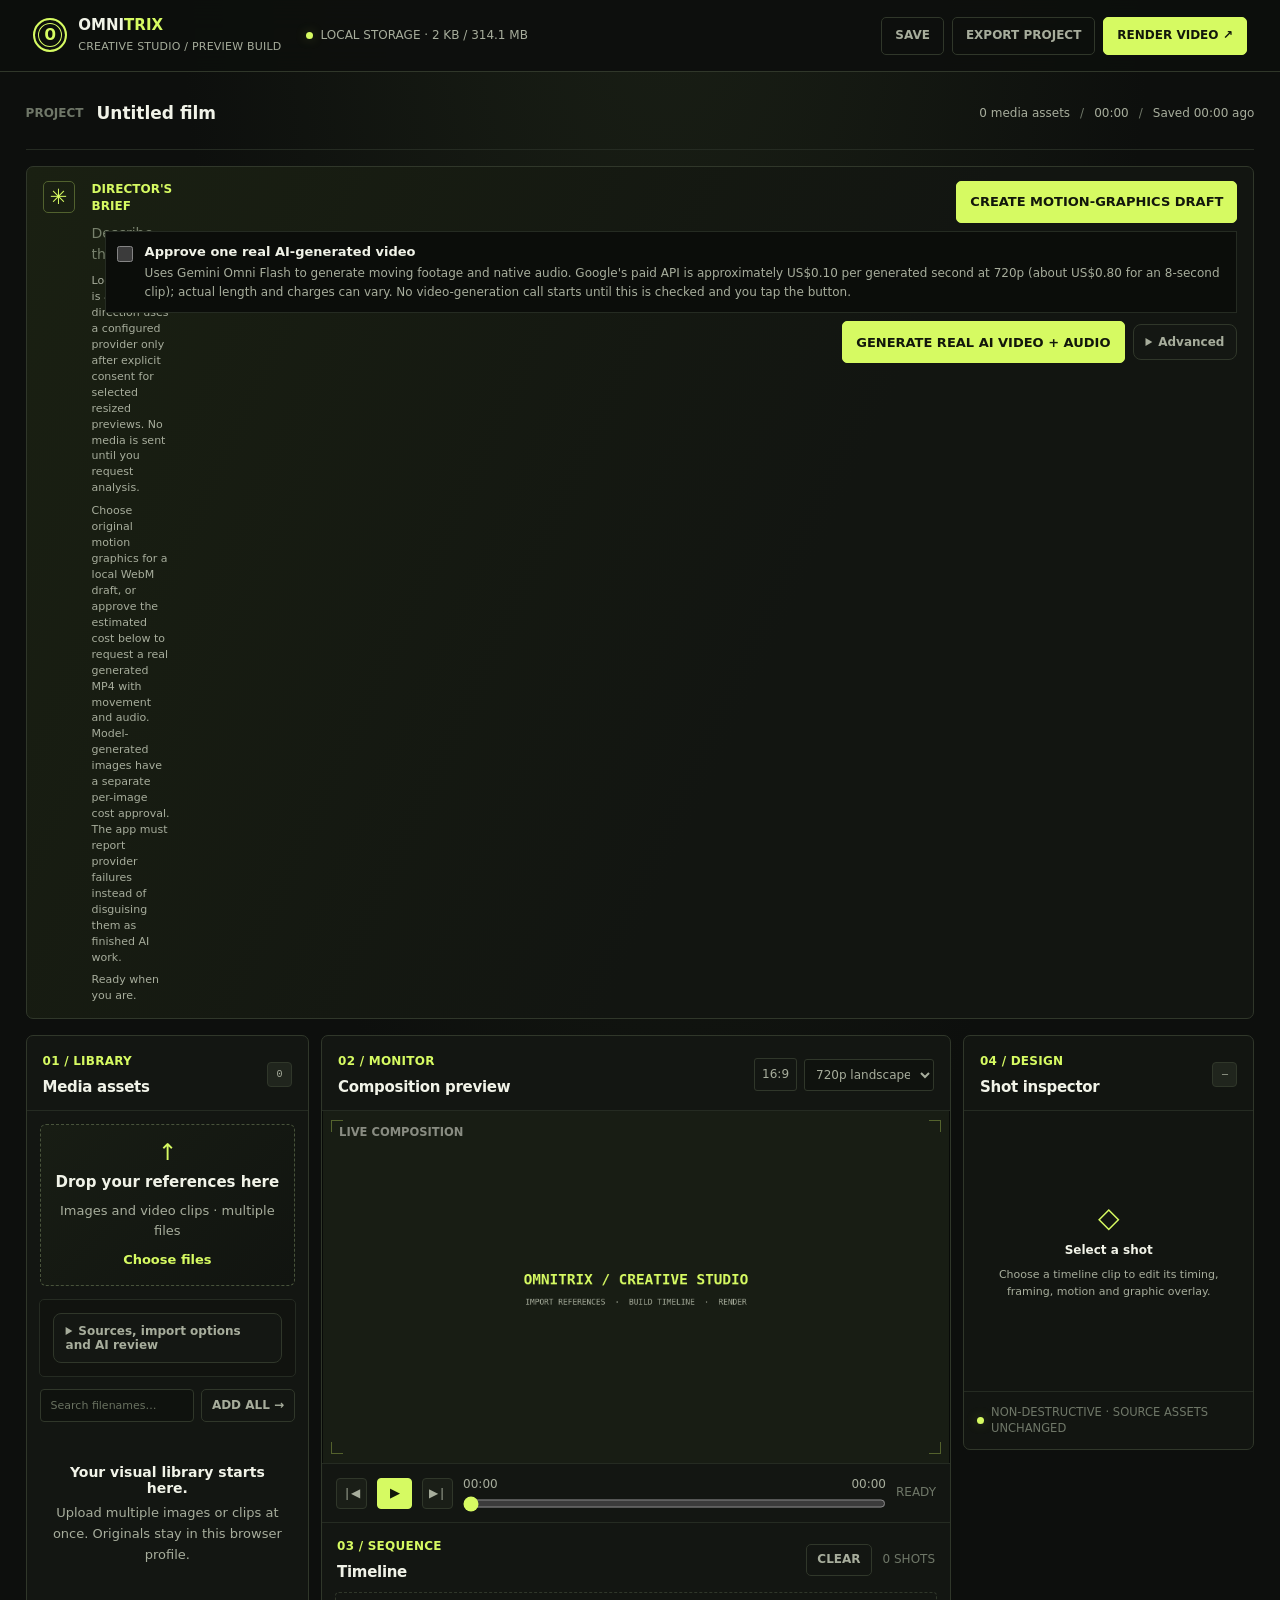
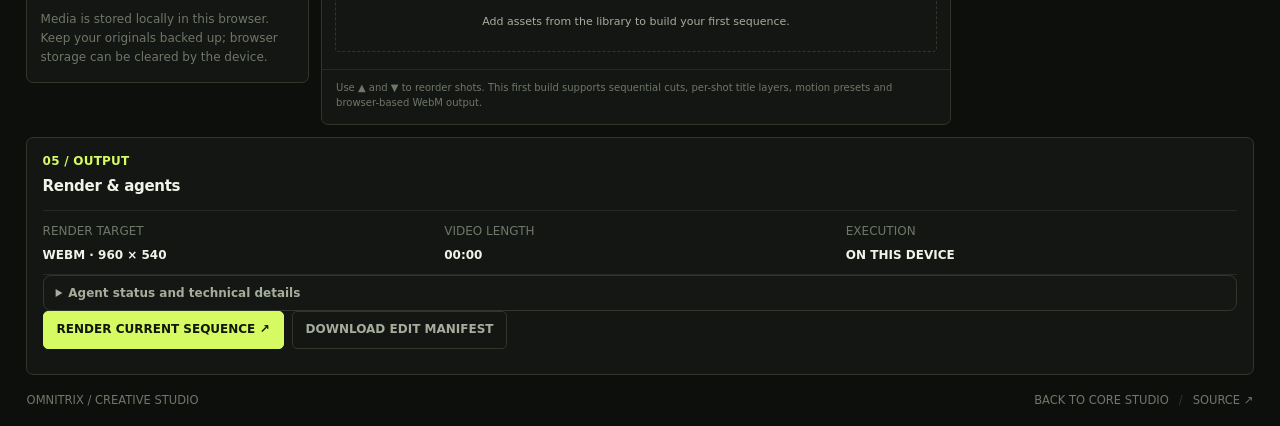
==== commit d6b9820b: "Add explicit paid direct AI video control and accurate consent copy" ====
--- a/webapp/creative-studio.html
+++ b/webapp/creative-studio.html
@@ -47,12 +47,17 @@
       <div class="brief-copy">
         <label for="creative-brief">DIRECTOR'S BRIEF</label>
         <textarea id="creative-brief" rows="2" maxlength="4000" placeholder="Describe the video you want, the role of your references, mood, pacing and intended result…"></textarea>
-        <p id="agent-state">Describe the result. Omnitrix will research available media, assemble a draft and render it. Advanced controls stay out of the way. Post-render visual criticism is not yet available on the native path.</p>
-        <p class="ai-use-note">Create Video starts with original graphics and attempts one image from the configured image model. The video itself is rendered locally as WebM; this is not a generative text-to-video model. Image generation needs a working server-side model key. Online media is optional.</p>
+        <p id="agent-state">Original graphics are the no-search default. Real moving footage with spoken audio uses a separate paid AI video model and requires explicit approval. No public asset search is required.</p>
+        <p class="ai-use-note">Choose original motion graphics for a local WebM draft, or approve the estimated cost below to request a real generated MP4 with movement and audio. Model-generated images have a separate per-image cost approval. The app must report provider failures instead of disguising them as finished AI work.</p>
         <p id="online-asset-status" class="online-asset-status" role="status" aria-live="polite">Ready when you are.</p>
       </div>
       <div class="brief-actions">
-        <button class="button primary create-video-button" id="build-from-brief" type="button">CREATE VIDEO</button>
+        <button class="button primary create-video-button" id="build-from-brief" type="button">CREATE MOTION-GRAPHICS DRAFT</button>
+        <label class="auto-creative-consent paid-video-consent" for="paid-video-consent">
+          <input id="paid-video-consent" type="checkbox">
+          <span><strong>Approve one real AI-generated video</strong> Uses Gemini Omni Flash to generate moving footage and native audio. Google's paid API is approximately US$0.10 per generated second at 720p (about US$0.80 for an 8-second clip); actual length and charges can vary. No video-generation call starts until this is checked and you tap the button.</span>
+        </label>
+        <button class="button primary create-video-button" id="generate-ai-video" type="button" disabled>GENERATE REAL AI VIDEO + AUDIO</button>
         <details class="advanced-brief-controls">
           <summary>Advanced</summary>
           <button class="button quiet" id="save-brief" type="button">SAVE BRIEF</button>
@@ -141,9 +146,9 @@
           </div>
           <label class="auto-creative-consent" for="auto-creative-consent">
             <input id="auto-creative-consent" type="checkbox">
-            <span><strong>Optional: let the Director + graphics engineer finish and check this draft.</strong> For this run only, I authorise sending up to four resized source-preview thumbnails and, after export, up to four small frames from the actual rendered WebM to the configured visual model. Original media files are not uploaded. The model may propose validated edits, and Omnitrix may apply one bounded correction pass and re-render once. This is the same model role, not an independent second opinion. Provider quotas or charges may apply; I will inspect the final file before publishing.</span>
+            <span><strong>Optional: generate one original AI image and request AI-directed review.</strong> For this run, I approve one original 1K image (about US$0.04) and, if I request AI direction, sending up to four resized previews and up to four sampled frames from the rendered draft to the configured model. Original media files are not uploaded. The same creative-director model may propose validated edits and one bounded re-render. This does not authorize the separate paid AI-video call above. I will inspect the result before publishing.</span>
           </label>
-          <p class="online-asset-note">Google Images uses the configured Google Custom Search API. Selected images may be imported into a private draft if the source host permits it; rights are not verified, so check the original page before sharing or publishing. Pinterest remains a reference source in this build; save a chosen Pin image to Gallery and upload it above.</p>
+          <p class="online-asset-note">Internet sourcing is optional and off the default creation path. Wikimedia Commons is an open-media archive, not a general-purpose search engine for every scene. Search results are not proof that a source visually matches your prompt; inspect source and rights before reuse. Pinterest is reference-only.</p>
           <div class="online-asset-results" id="online-asset-results"></div>
           </details>
         </section>
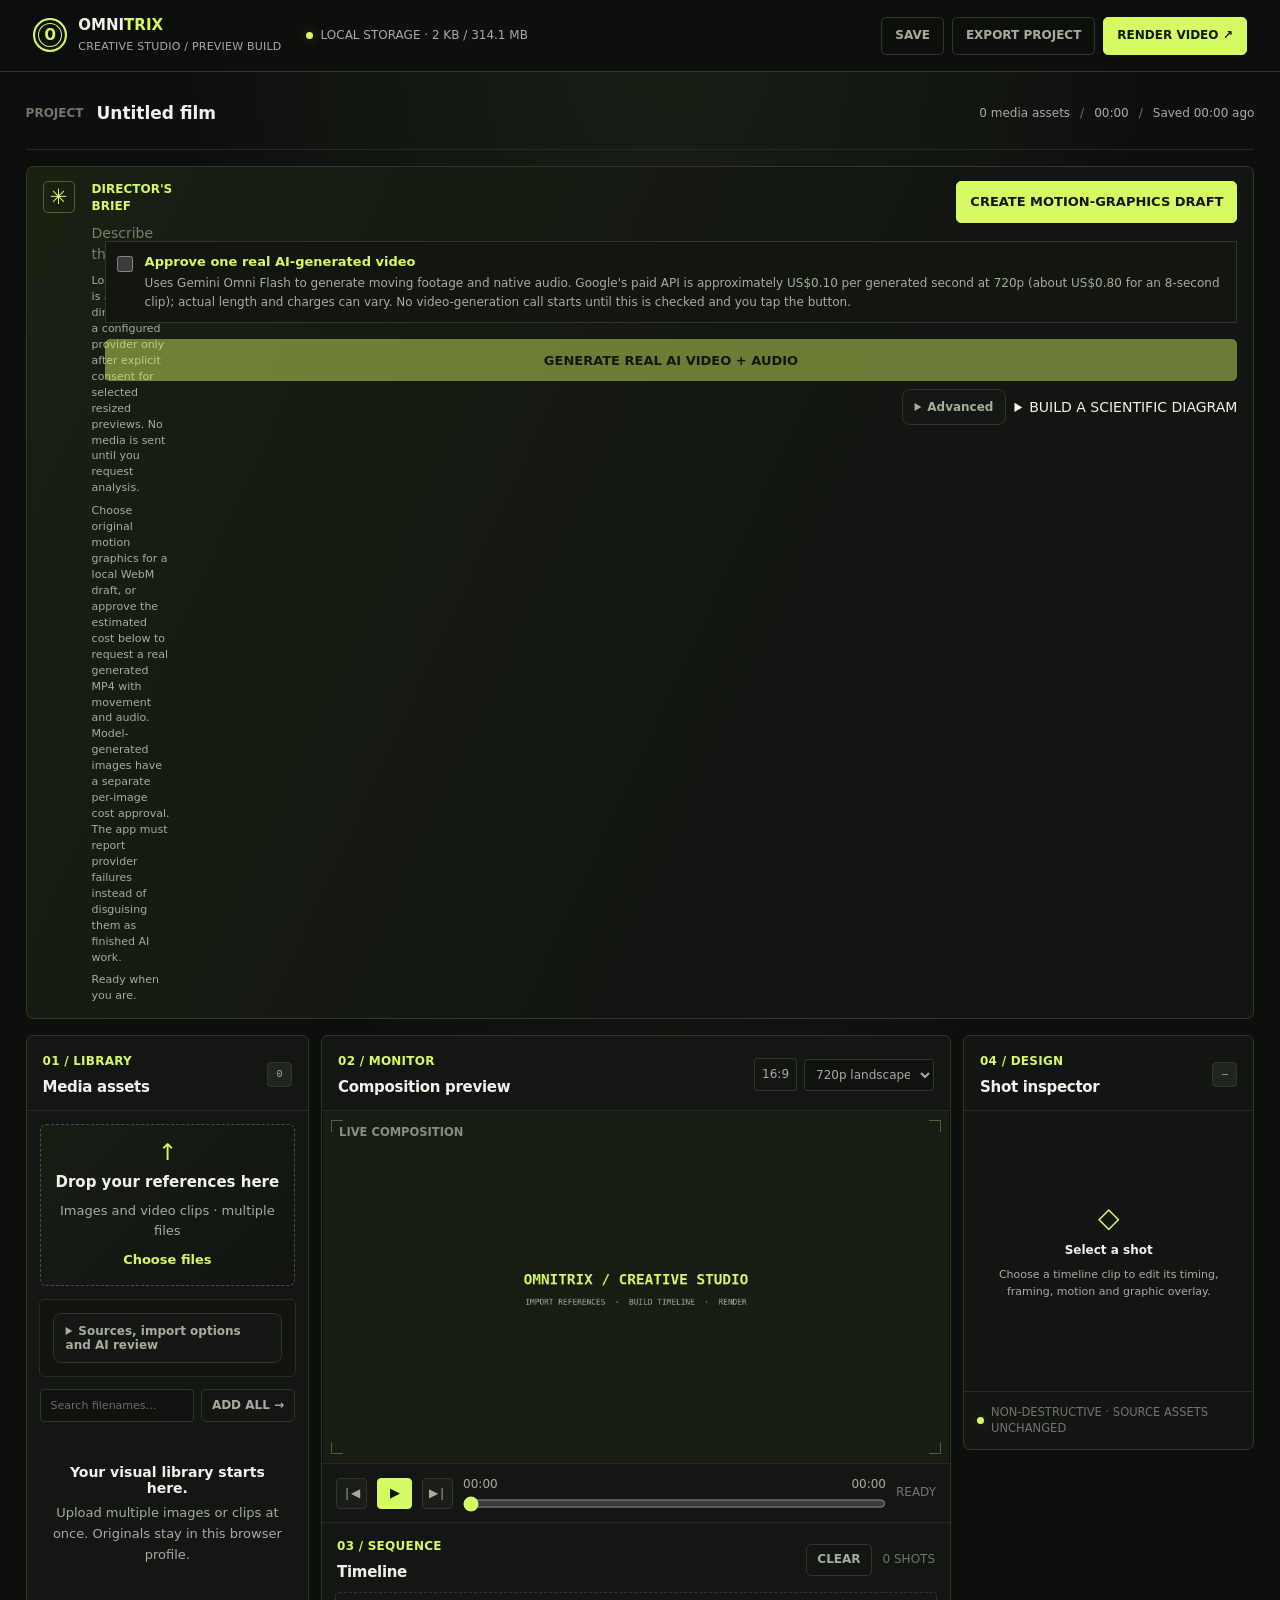
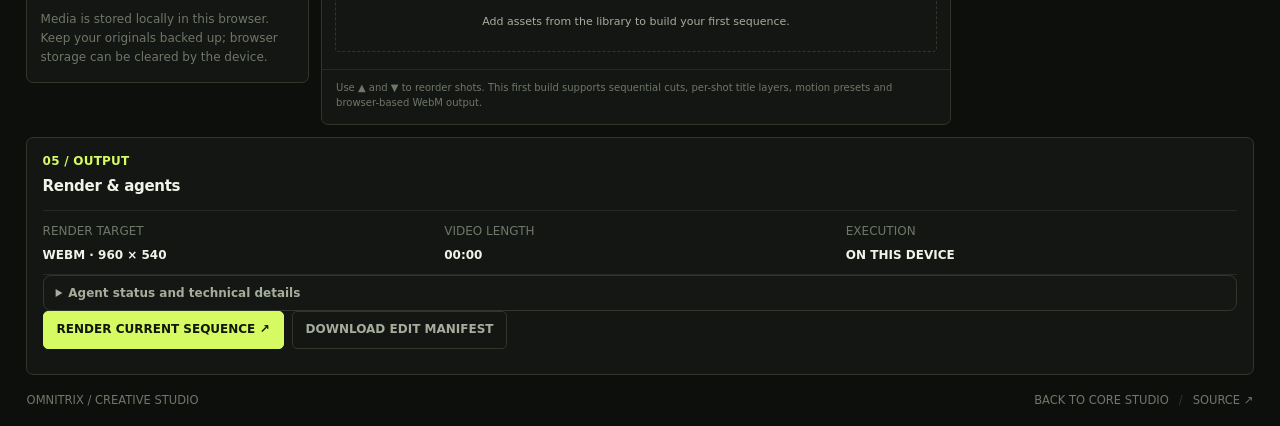
==== commit a8e3b7bd: "Add the science diagram controls to Creative Studio" ====
--- a/webapp/creative-studio.html
+++ b/webapp/creative-studio.html
@@ -62,6 +62,13 @@
           <summary>Advanced</summary>
           <button class="button quiet" id="save-brief" type="button">SAVE BRIEF</button>
           <button class="button quiet" id="open-ai-director" type="button">AI DIRECTION</button>
+        </details>
+        <details class="science-diagram-controls">
+          <summary>BUILD A SCIENTIFIC DIAGRAM</summary>
+          <label for="science-diagram-steps">CAUSAL STEPS</label>
+          <textarea id="science-diagram-steps" rows="3" maxlength="640" placeholder="Alternating current in coil → changing magnetic field → eddy currents in pan base → resistance produces heat"></textarea>
+          <p>Enter 2–8 factual steps separated by arrows or new lines. The renderer animates only the wording you provide; it does not verify the science. No paid AI call or stock asset is used.</p>
+          <button class="button primary" id="build-science-diagram" type="button">RENDER + ADD TO TIMELINE</button>
         </details>
       </div>
     </section>
--- a/webapp/creative-studio.css
+++ b/webapp/creative-studio.css
@@ -399,6 +399,9 @@
 .online-asset-status{font-size:13px;line-height:1.45;color:var(--muted);margin:0;overflow-wrap:anywhere}
 .online-asset-status.error{color:#ffc2b8}
 .online-asset-status.success{color:var(--green)}
+.online-reference-links{display:grid;gap:7px;margin-top:10px}
+.online-reference-links a{display:block;min-width:0;padding:9px 10px;border:1px solid var(--line-soft);background:#0b0d0a;color:var(--green);font-size:12px;line-height:1.4;text-decoration:none;overflow-wrap:anywhere}
+.online-reference-links a:hover,.online-reference-links a:focus-visible{border-color:var(--green);text-decoration:underline}
 .online-asset-results{display:grid;grid-template-columns:repeat(2,minmax(0,1fr));gap:9px}
 .online-asset-card{min-width:0;overflow:hidden;border:1px solid var(--line-soft);background:#0b0d0a;display:flex;flex-direction:column}
 .online-asset-card img{width:100%;aspect-ratio:4/3;object-fit:cover;display:block;background:#171a14}
@@ -454,3 +457,8 @@
 }
 
 .ai-use-note{margin:6px 0 0;color:var(--muted);font-size:11px;line-height:1.45;max-width:70ch}
+
+.paid-video-consent{margin-top:10px;border-color:var(--line);background:#12160f}
+.paid-video-consent strong{color:var(--green)}
+#generate-ai-video{margin-top:8px;width:100%;white-space:normal;line-height:1.35}
+#generate-ai-video:disabled{opacity:.45;cursor:not-allowed}
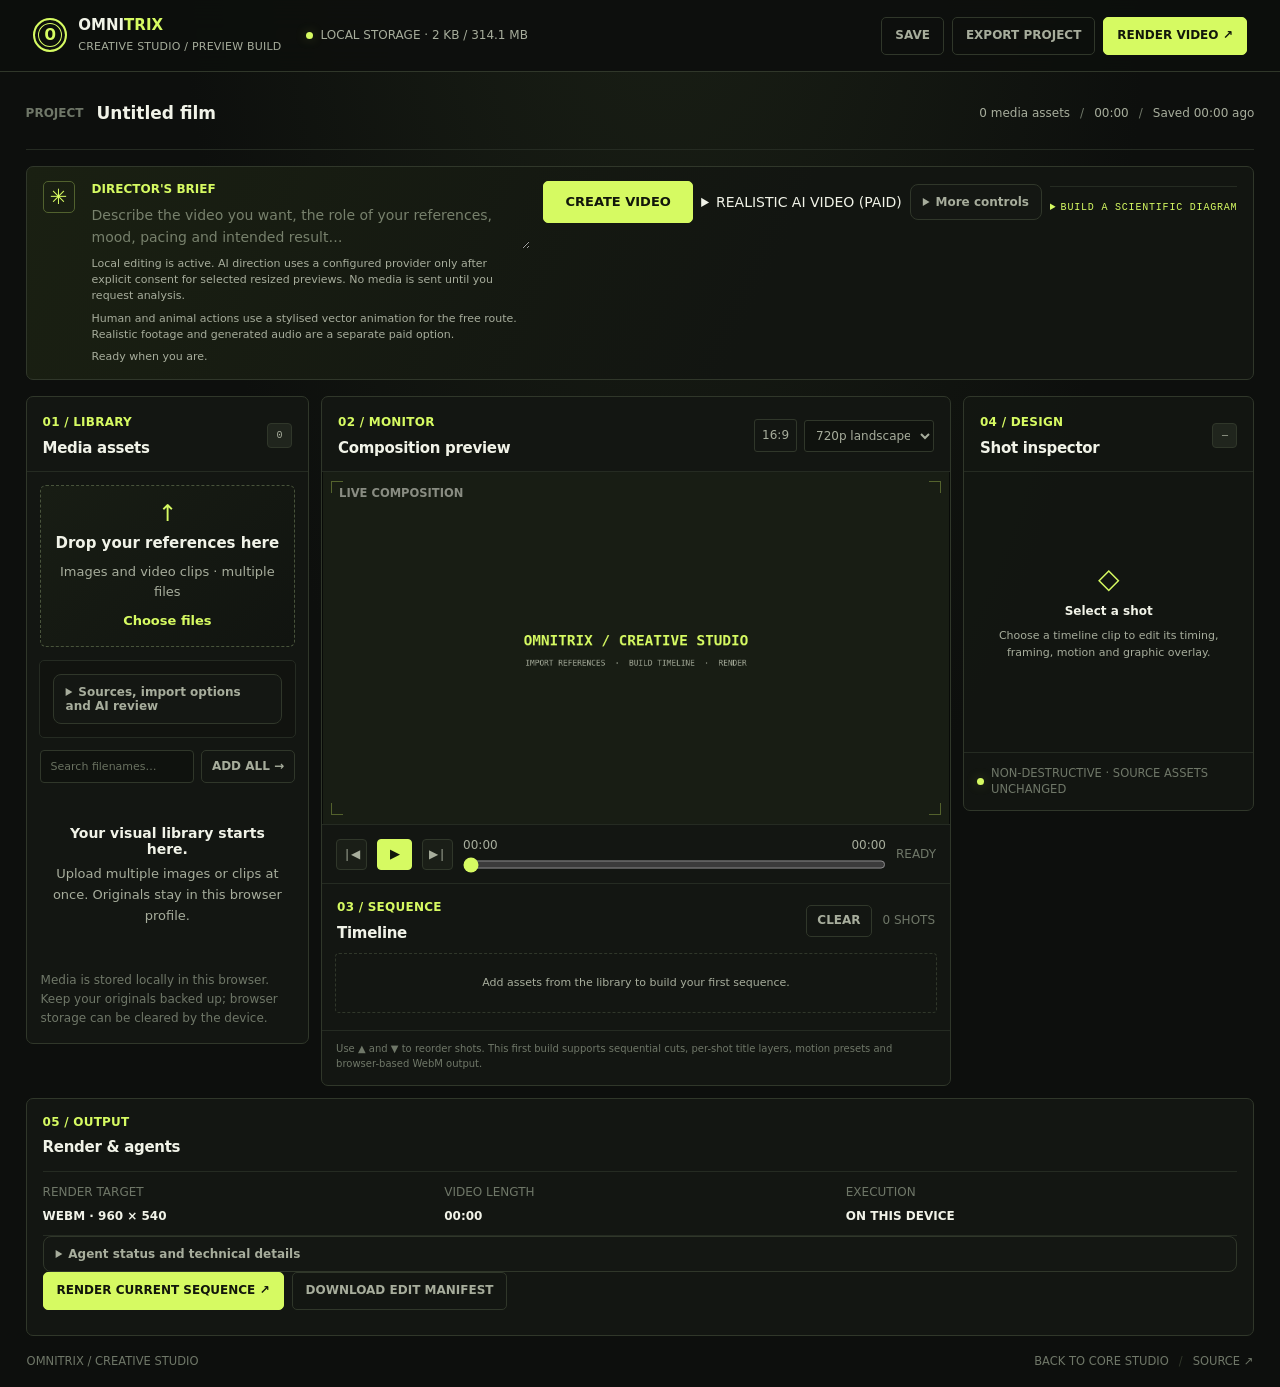
==== commit 8c35c6a4: "Simplify Creative Studio creation controls and add a transition library" ====
--- a/webapp/creative-studio.html
+++ b/webapp/creative-studio.html
@@ -47,19 +47,22 @@
       <div class="brief-copy">
         <label for="creative-brief">DIRECTOR'S BRIEF</label>
         <textarea id="creative-brief" rows="2" maxlength="4000" placeholder="Describe the video you want, the role of your references, mood, pacing and intended result…"></textarea>
-        <p id="agent-state">Original graphics are the no-search default. Real moving footage with spoken audio uses a separate paid AI video model and requires explicit approval. No public asset search is required.</p>
-        <p class="ai-use-note">Choose original motion graphics for a local WebM draft, or approve the estimated cost below to request a real generated MP4 with movement and audio. Model-generated images have a separate per-image cost approval. The app must report provider failures instead of disguising them as finished AI work.</p>
+        <p id="agent-state">Creates an original animated clip locally. Web search is optional; a failed download should never stop original creation.</p>
+        <p class="ai-use-note">Human and animal actions use a stylised vector animation for the free route. Realistic footage and generated audio are a separate paid option.</p>
         <p id="online-asset-status" class="online-asset-status" role="status" aria-live="polite">Ready when you are.</p>
       </div>
       <div class="brief-actions">
-        <button class="button primary create-video-button" id="build-from-brief" type="button">CREATE MOTION-GRAPHICS DRAFT</button>
+        <button class="button primary create-video-button" id="build-from-brief" type="button">CREATE VIDEO</button>
+        <details class="paid-video-options">
+          <summary>REALISTIC AI VIDEO (PAID)</summary>
         <label class="auto-creative-consent paid-video-consent" for="paid-video-consent">
           <input id="paid-video-consent" type="checkbox">
           <span><strong>Approve one real AI-generated video</strong> Uses Gemini Omni Flash to generate moving footage and native audio. Google's paid API is approximately US$0.10 per generated second at 720p (about US$0.80 for an 8-second clip); actual length and charges can vary. No video-generation call starts until this is checked and you tap the button.</span>
         </label>
         <button class="button primary create-video-button" id="generate-ai-video" type="button" disabled>GENERATE REAL AI VIDEO + AUDIO</button>
+        </details>
         <details class="advanced-brief-controls">
-          <summary>Advanced</summary>
+          <summary>More controls</summary>
           <button class="button quiet" id="save-brief" type="button">SAVE BRIEF</button>
           <button class="button quiet" id="open-ai-director" type="button">AI DIRECTION</button>
         </details>
@@ -153,7 +156,7 @@
           </div>
           <label class="auto-creative-consent" for="auto-creative-consent">
             <input id="auto-creative-consent" type="checkbox">
-            <span><strong>Optional: generate one original AI image and request AI-directed review.</strong> For this run, I approve one original 1K image (about US$0.04) and, if I request AI direction, sending up to four resized previews and up to four sampled frames from the rendered draft to the configured model. Original media files are not uploaded. The same creative-director model may propose validated edits and one bounded re-render. This does not authorize the separate paid AI-video call above. I will inspect the result before publishing.</span>
+            <span><strong>Optional: create one original AI image and request AI-directed review.</strong> This approves one 1K image (estimated about US$0.04) saved to the local media library as a separate reference, plus sending selected resized previews and sampled render frames to the configured model. It does not authorize paid video generation. Inspect the actual export before publishing.</span>
           </label>
           <p class="online-asset-note">Internet sourcing is optional and off the default creation path. Wikimedia Commons is an open-media archive, not a general-purpose search engine for every scene. Search results are not proof that a source visually matches your prompt; inspect source and rights before reuse. Pinterest is reference-only.</p>
           <div class="online-asset-results" id="online-asset-results"></div>
@@ -227,11 +230,35 @@
           <div class="field-group">
             <label for="shot-motion">MOTION PRESET</label>
             <select id="shot-motion">
-              <option value="none">Static / no movement</option>
-              <option value="slow-zoom">Slow cinematic push-in</option>
+              <option value="none">No camera move</option>
+              <option value="slow-zoom">Slow push-in</option>
               <option value="zoom-out">Slow pull-back</option>
               <option value="pan-left">Pan left</option>
               <option value="pan-right">Pan right</option>
+              <option value="pan-up">Pan up</option>
+              <option value="pan-down">Pan down</option>
+              <option value="drift-up-left">Diagonal drift up-left</option>
+              <option value="drift-up-right">Diagonal drift up-right</option>
+              <option value="drift-down-left">Diagonal drift down-left</option>
+              <option value="drift-down-right">Diagonal drift down-right</option>
+            </select>
+          </div>
+          <div class="field-group">
+            <label for="shot-transition">TRANSITION IN</label>
+            <select id="shot-transition">
+              <option value="cut">Cut</option>
+              <option value="fade">Fade from black</option>
+              <option value="wipe-left">Wipe from left</option>
+              <option value="wipe-right">Wipe from right</option>
+              <option value="wipe-up">Wipe from bottom</option>
+              <option value="wipe-down">Wipe from top</option>
+              <option value="slide-left">Slide in from left</option>
+              <option value="slide-right">Slide in from right</option>
+              <option value="slide-up">Slide in from bottom</option>
+              <option value="slide-down">Slide in from top</option>
+              <option value="zoom-reveal">Zoom reveal</option>
+              <option value="circle-reveal">Circular reveal</option>
+              <option value="split-open">Split open</option>
             </select>
           </div>
           <div class="inspector-divider"></div>
--- a/webapp/creative-studio.css
+++ b/webapp/creative-studio.css
@@ -462,3 +462,11 @@
 .paid-video-consent strong{color:var(--green)}
 #generate-ai-video{margin-top:8px;width:100%;white-space:normal;line-height:1.35}
 #generate-ai-video:disabled{opacity:.45;cursor:not-allowed}
+
+.science-diagram-controls{grid-column:1/-1;min-width:0;border-top:1px solid var(--line-soft);padding-top:8px;margin-top:2px}
+.science-diagram-controls summary{cursor:pointer;color:var(--green);font:10px var(--mono);letter-spacing:.08em;padding:7px 0}
+.science-diagram-controls label{display:block;margin:8px 0 5px;color:var(--muted);font:10px var(--mono);letter-spacing:.08em}
+.science-diagram-controls textarea{display:block;width:100%;min-height:72px;resize:vertical;border:1px solid var(--line);border-radius:4px;padding:9px 10px;background:#0f120e;color:var(--text);font:11px/1.5 var(--sans)}
+.science-diagram-controls p{margin:7px 0;color:var(--muted);font-size:11px;line-height:1.45}
+.science-diagram-controls #build-science-diagram{width:100%;white-space:normal;line-height:1.4;margin-top:6px}
+@media(max-width:720px){.science-diagram-controls{flex:1 1 100%;width:100%}}
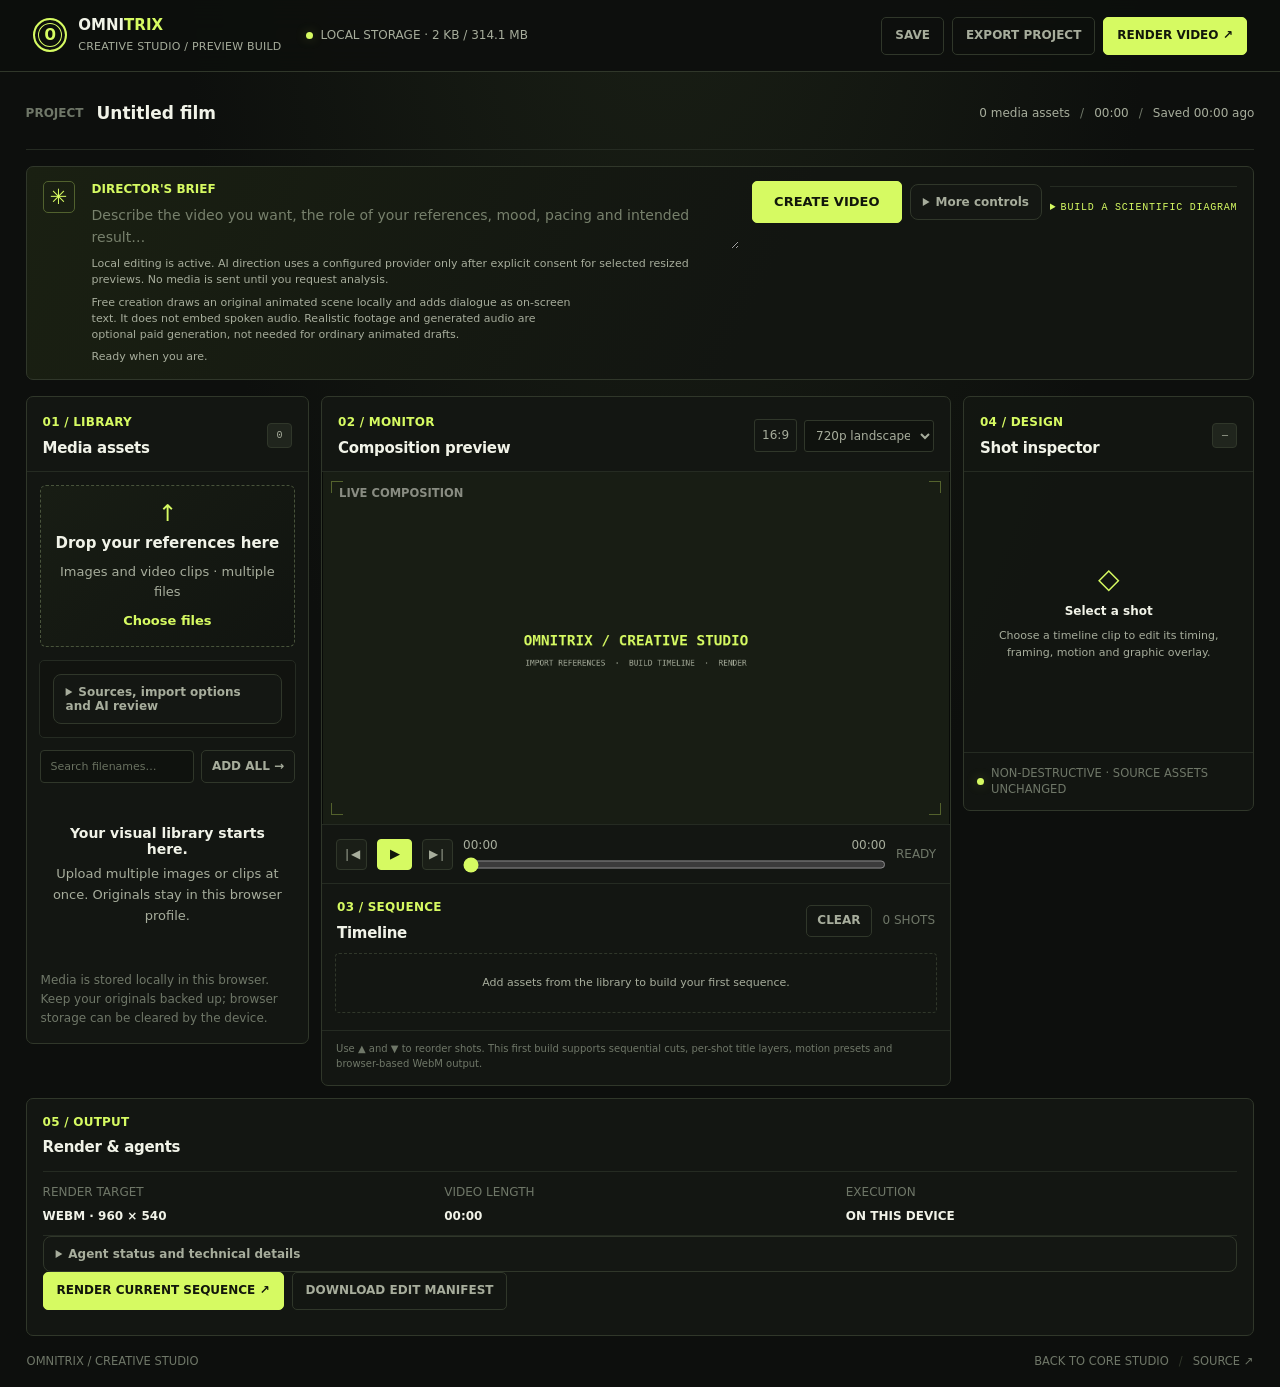
==== commit 91d98836: "Keep paid video generation out of the primary creation flow" ====
--- a/webapp/creative-studio.html
+++ b/webapp/creative-studio.html
@@ -48,23 +48,24 @@
         <label for="creative-brief">DIRECTOR'S BRIEF</label>
         <textarea id="creative-brief" rows="2" maxlength="4000" placeholder="Describe the video you want, the role of your references, mood, pacing and intended result…"></textarea>
         <p id="agent-state">Creates an original animated clip locally. Web search is optional; a failed download should never stop original creation.</p>
-        <p class="ai-use-note">Human and animal actions use a stylised vector animation for the free route. Realistic footage and generated audio are a separate paid option.</p>
+        <p class="ai-use-note">Free creation draws an original animated scene locally and adds dialogue as on-screen text. It does not embed spoken audio. Realistic footage and generated audio are optional paid generation, not needed for ordinary animated drafts.</p>
         <p id="online-asset-status" class="online-asset-status" role="status" aria-live="polite">Ready when you are.</p>
       </div>
       <div class="brief-actions">
         <button class="button primary create-video-button" id="build-from-brief" type="button">CREATE VIDEO</button>
-        <details class="paid-video-options">
-          <summary>REALISTIC AI VIDEO (PAID)</summary>
-        <label class="auto-creative-consent paid-video-consent" for="paid-video-consent">
-          <input id="paid-video-consent" type="checkbox">
-          <span><strong>Approve one real AI-generated video</strong> Uses Gemini Omni Flash to generate moving footage and native audio. Google's paid API is approximately US$0.10 per generated second at 720p (about US$0.80 for an 8-second clip); actual length and charges can vary. No video-generation call starts until this is checked and you tap the button.</span>
-        </label>
-        <button class="button primary create-video-button" id="generate-ai-video" type="button" disabled>GENERATE REAL AI VIDEO + AUDIO</button>
-        </details>
         <details class="advanced-brief-controls">
           <summary>More controls</summary>
           <button class="button quiet" id="save-brief" type="button">SAVE BRIEF</button>
           <button class="button quiet" id="open-ai-director" type="button">AI DIRECTION</button>
+          <details class="paid-video-options">
+            <summary>Optional paid generation — realistic footage + voice</summary>
+            <p class="ai-use-note">Only use this if you specifically need realistic generated footage with audio. The free animated route does not require it.</p>
+            <label class="auto-creative-consent paid-video-consent" for="paid-video-consent">
+              <input id="paid-video-consent" type="checkbox">
+              <span><strong>Approve one real AI-generated video</strong> Uses Gemini Omni Flash to generate moving footage and native audio. Google's paid API is approximately US$0.10 per generated second at 720p (about US$0.80 for an 8-second clip); actual length and charges can vary. No video-generation call starts until this is checked and you tap the button.</span>
+            </label>
+            <button class="button primary create-video-button" id="generate-ai-video" type="button" disabled>GENERATE REAL AI VIDEO + AUDIO</button>
+          </details>
         </details>
         <details class="science-diagram-controls">
           <summary>BUILD A SCIENTIFIC DIAGRAM</summary>
@@ -156,7 +157,7 @@
           </div>
           <label class="auto-creative-consent" for="auto-creative-consent">
             <input id="auto-creative-consent" type="checkbox">
-            <span><strong>Optional: create one original AI image and request AI-directed review.</strong> This approves one 1K image (estimated about US$0.04) saved to the local media library as a separate reference, plus sending selected resized previews and sampled render frames to the configured model. It does not authorize paid video generation. Inspect the actual export before publishing.</span>
+            <span><strong>Optional: create one original AI image and request AI-directed review.</strong> This approves one 1K image (estimated about US$0.04) saved to the local media library as a separate reference, plus sending selected resized previews and up to four sampled frames from the rendered draft to the configured model. It does not authorize paid video generation. Inspect the actual export before publishing.</span>
           </label>
           <p class="online-asset-note">Internet sourcing is optional and off the default creation path. Wikimedia Commons is an open-media archive, not a general-purpose search engine for every scene. Search results are not proof that a source visually matches your prompt; inspect source and rights before reuse. Pinterest is reference-only.</p>
           <div class="online-asset-results" id="online-asset-results"></div>
--- a/webapp/creative-studio.css
+++ b/webapp/creative-studio.css
@@ -470,3 +470,25 @@
 .science-diagram-controls p{margin:7px 0;color:var(--muted);font-size:11px;line-height:1.45}
 .science-diagram-controls #build-science-diagram{width:100%;white-space:normal;line-height:1.4;margin-top:6px}
 @media(max-width:720px){.science-diagram-controls{flex:1 1 100%;width:100%}}
+
+
+/* Mobile usability: the document is the scroll surface, not nested cards. */
+@media(max-width:760px){
+  html,body{height:auto;min-height:100%;overflow-x:hidden;overflow-y:auto;touch-action:auto}
+  .studio-shell,.studio-grid,.studio-grid>.panel,.asset-panel,.preview-panel,.inspector-panel,.export-panel{
+    height:auto;min-height:0;max-height:none;overflow:visible;touch-action:auto;overscroll-behavior:auto
+  }
+  .studio-grid{grid-template-columns:minmax(0,1fr);align-items:stretch}
+  .asset-grid,.timeline-list,.online-asset-results,.graphic-layer-list,.ai-selection-list{
+    max-height:none;height:auto;overflow:visible;overscroll-behavior:auto;touch-action:auto
+  }
+  .canvas-wrap{overflow:hidden;touch-action:pan-y}
+  #preview-canvas{touch-action:pan-y}
+  .inspector-panel{position:static}
+  .paid-video-options{width:100%;border:1px solid var(--line);border-radius:5px;padding:8px 10px}
+  .paid-video-options summary{cursor:pointer;color:var(--muted);font-size:13px;line-height:1.5}
+  .paid-video-options[open] .paid-video-consent{margin-top:8px}
+  .brief-copy p{font-size:12px;line-height:1.5}
+  .panel-heading{gap:8px;padding:13px 12px}
+  .studio-footer{flex-wrap:wrap;gap:8px}
+}
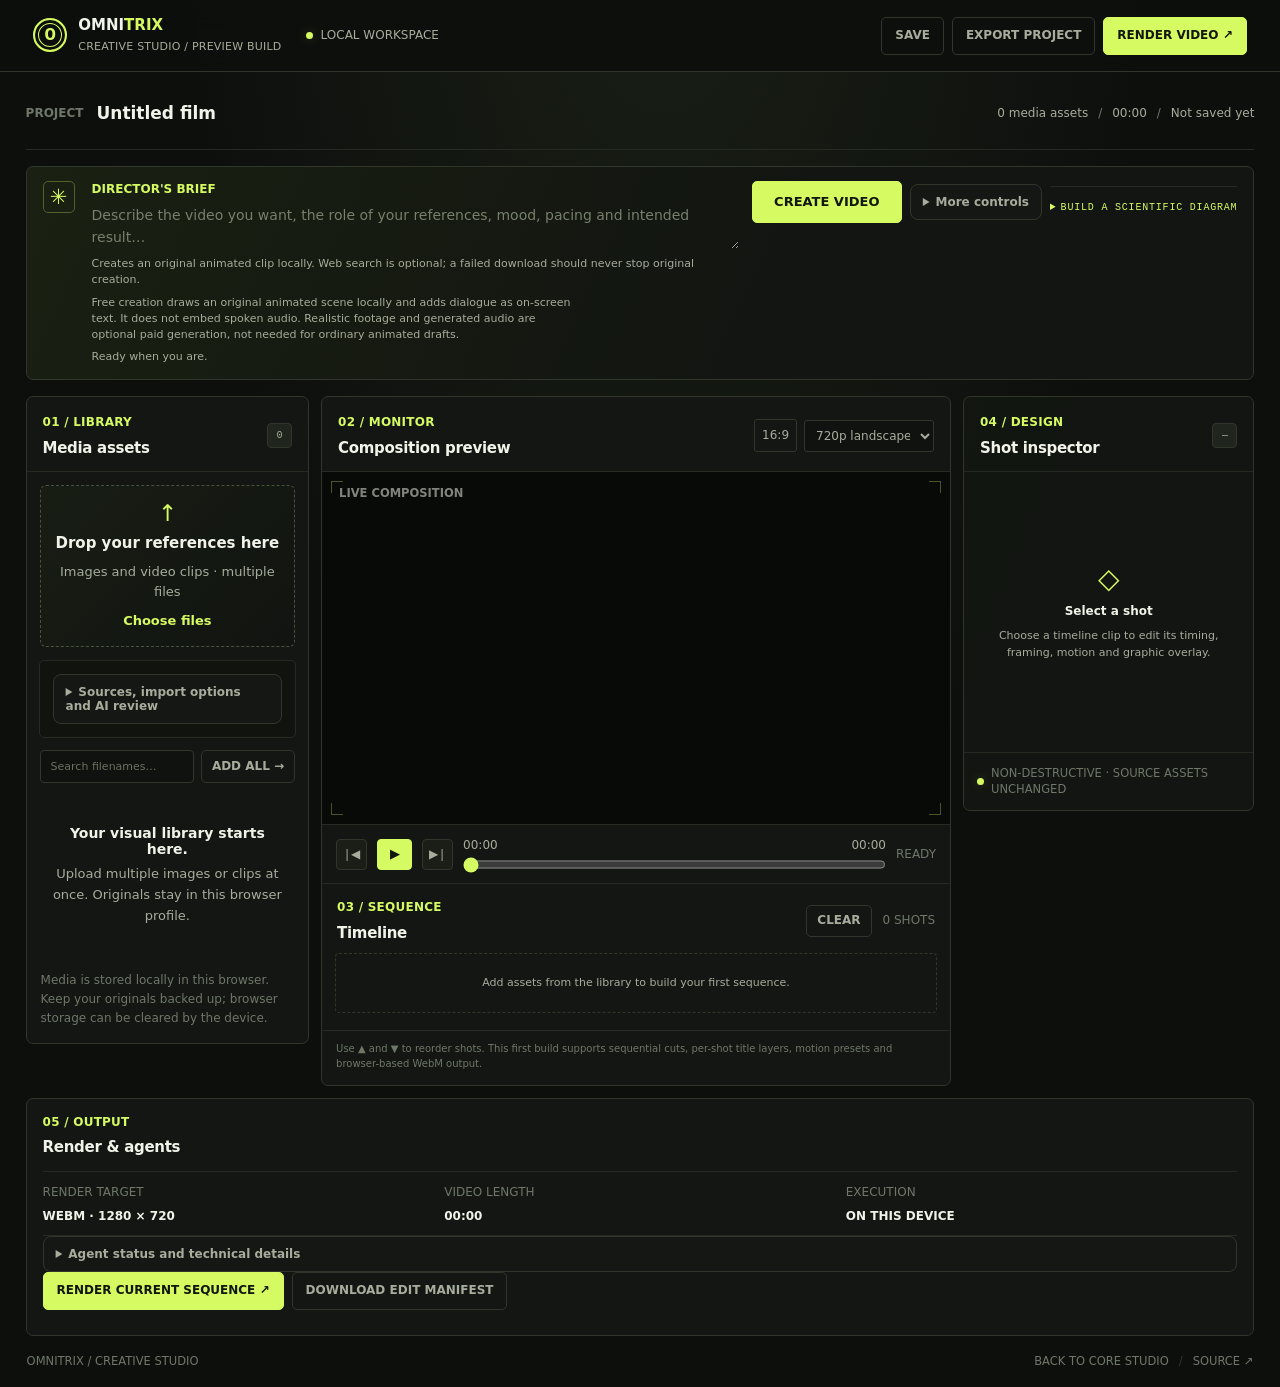
==== commit bd7e796f: "Separate rig pose sampling and verify joint kinematics" ====
--- a/webapp/creative-studio.html
+++ b/webapp/creative-studio.html
@@ -349,6 +349,7 @@
     </footer>
   </main>
   <div class="toast" id="toast" role="status" aria-live="polite"></div>
+  <script src="./rigged-character.js" defer></script>
   <script src="./creative-studio.js" defer></script>
 </body>
 </html>
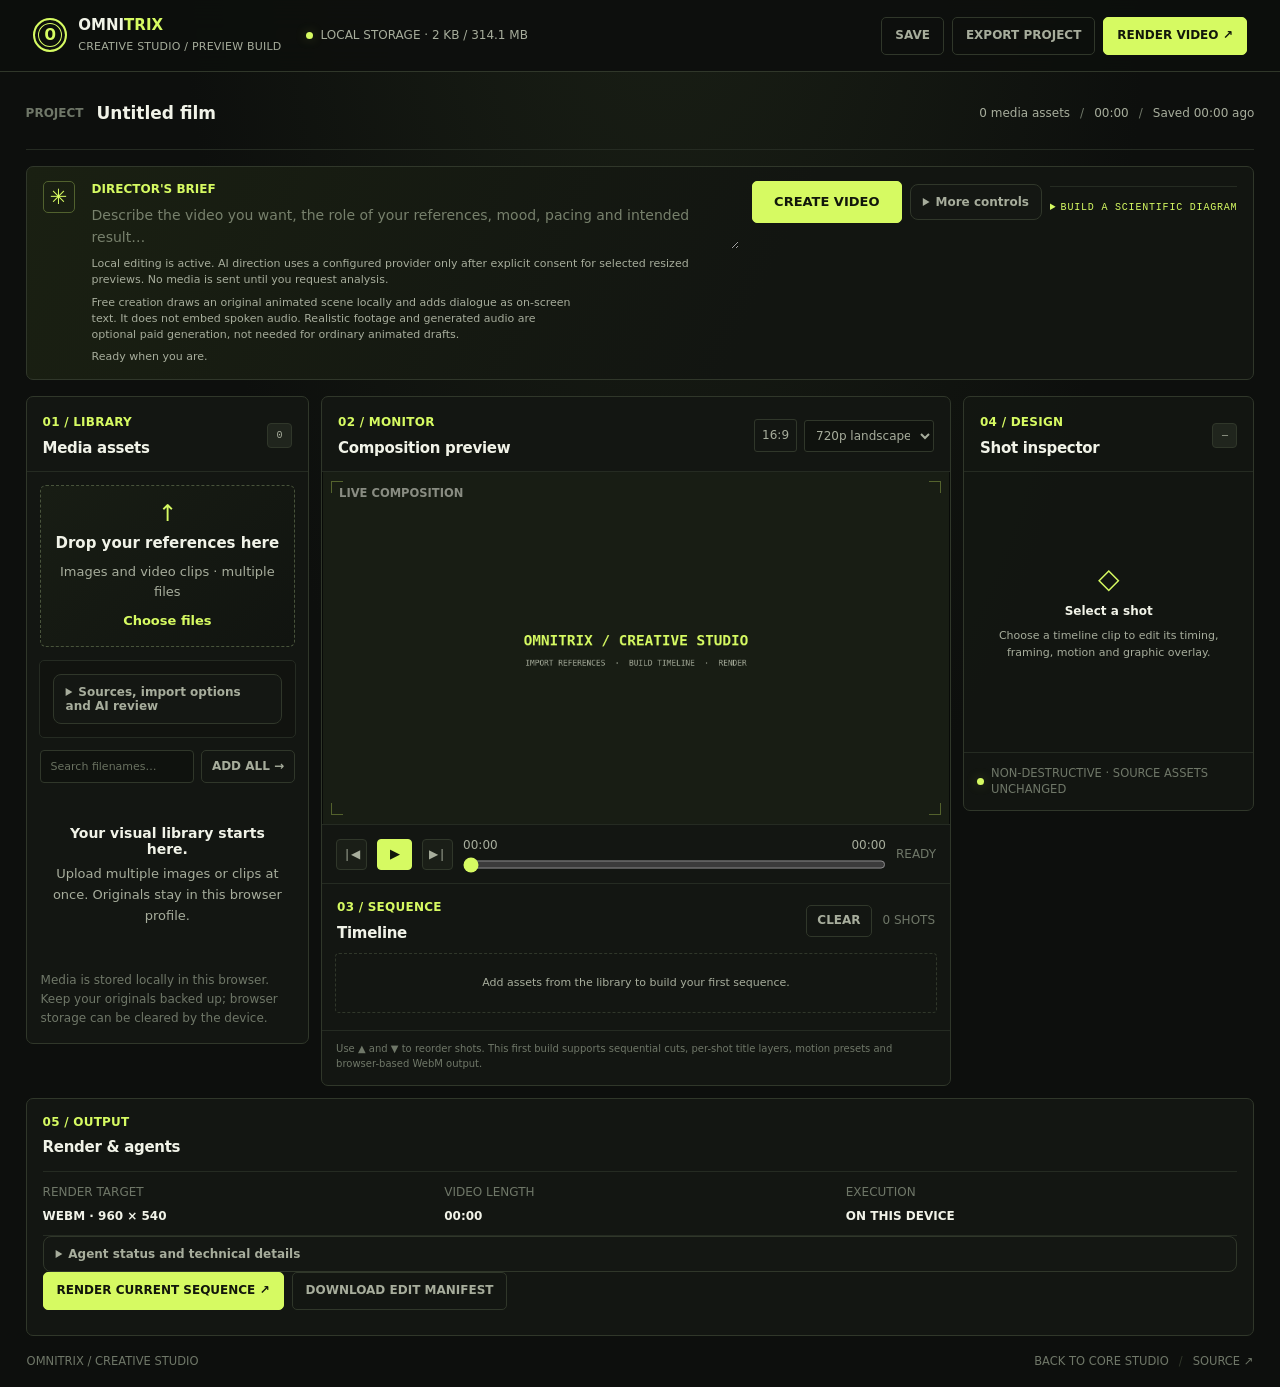
==== commit e026e54b: "Load procedural 3D character renderer before Creative Studio" ====
--- a/webapp/creative-studio.html
+++ b/webapp/creative-studio.html
@@ -350,6 +350,7 @@
   </main>
   <div class="toast" id="toast" role="status" aria-live="polite"></div>
   <script src="./rigged-character.js" defer></script>
+  <script src="./code-3d-character-renderer.js" defer></script>
   <script src="./creative-studio.js" defer></script>
 </body>
 </html>
